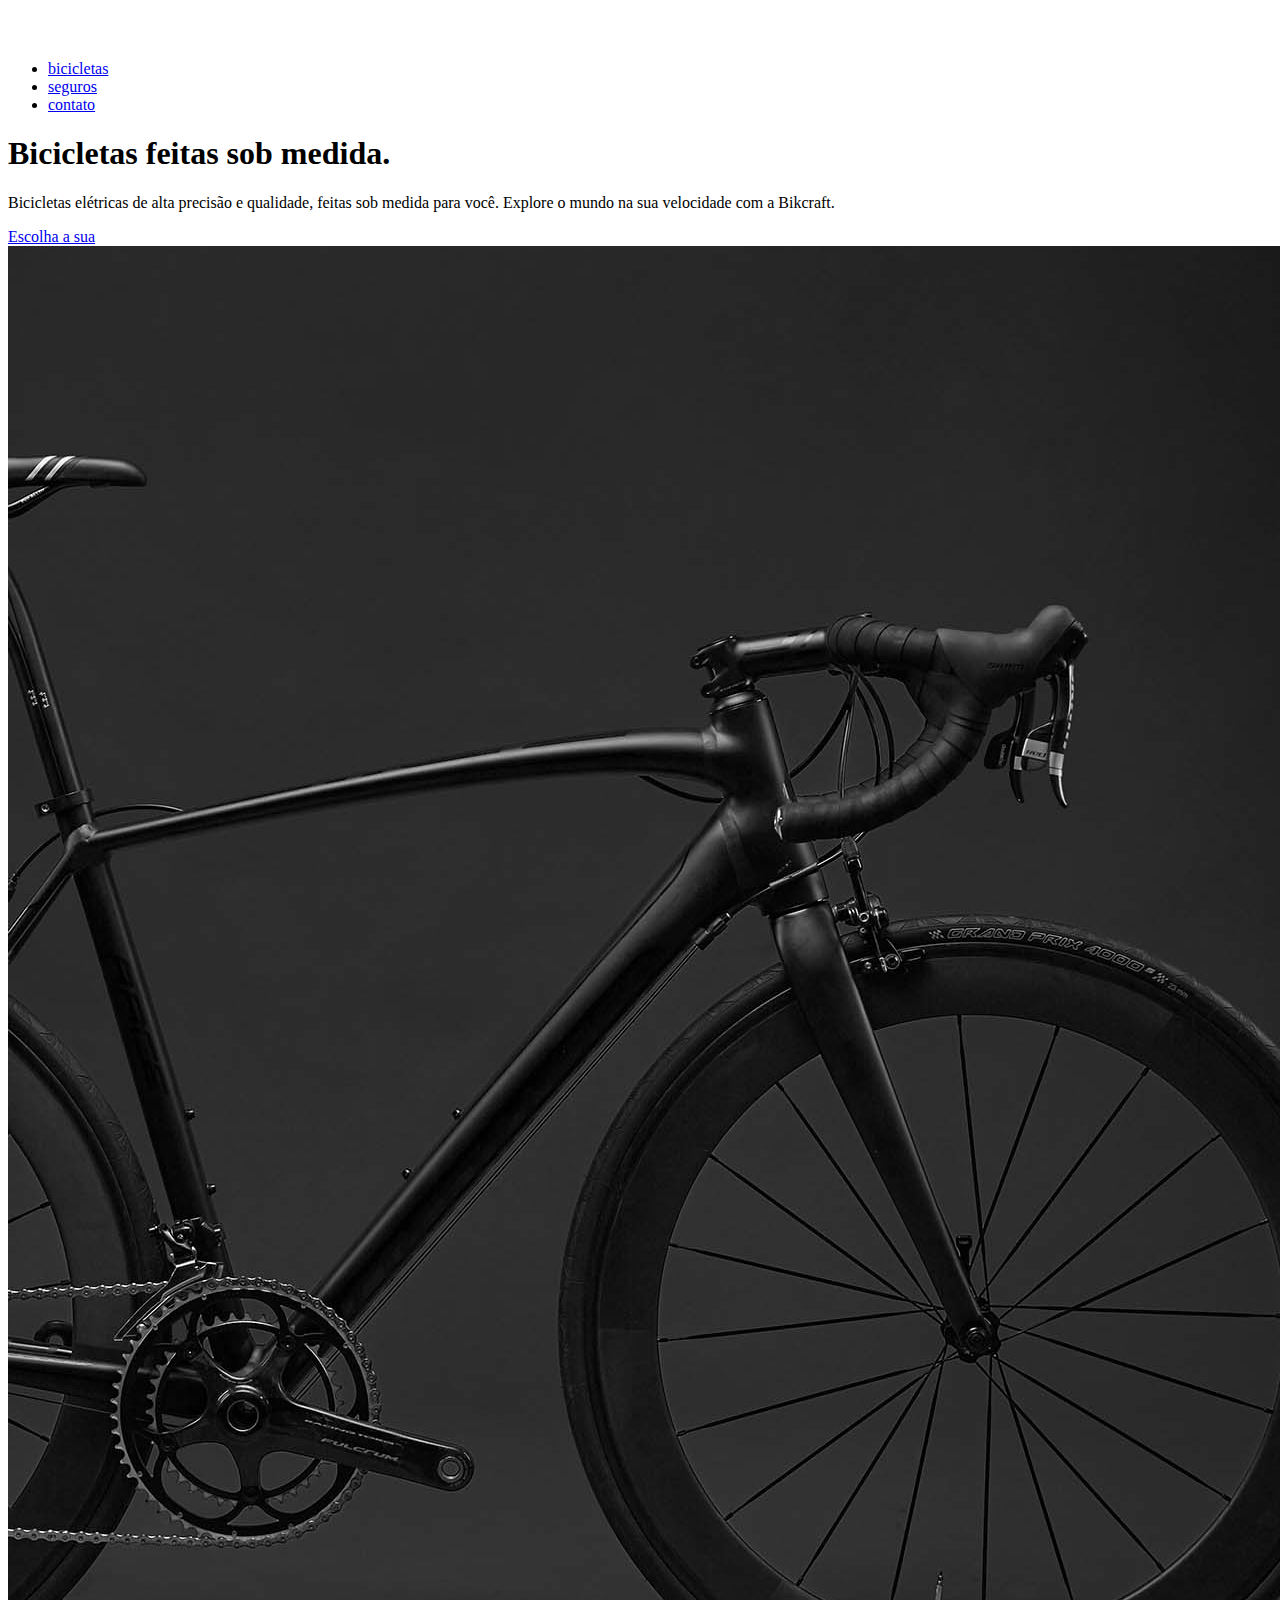
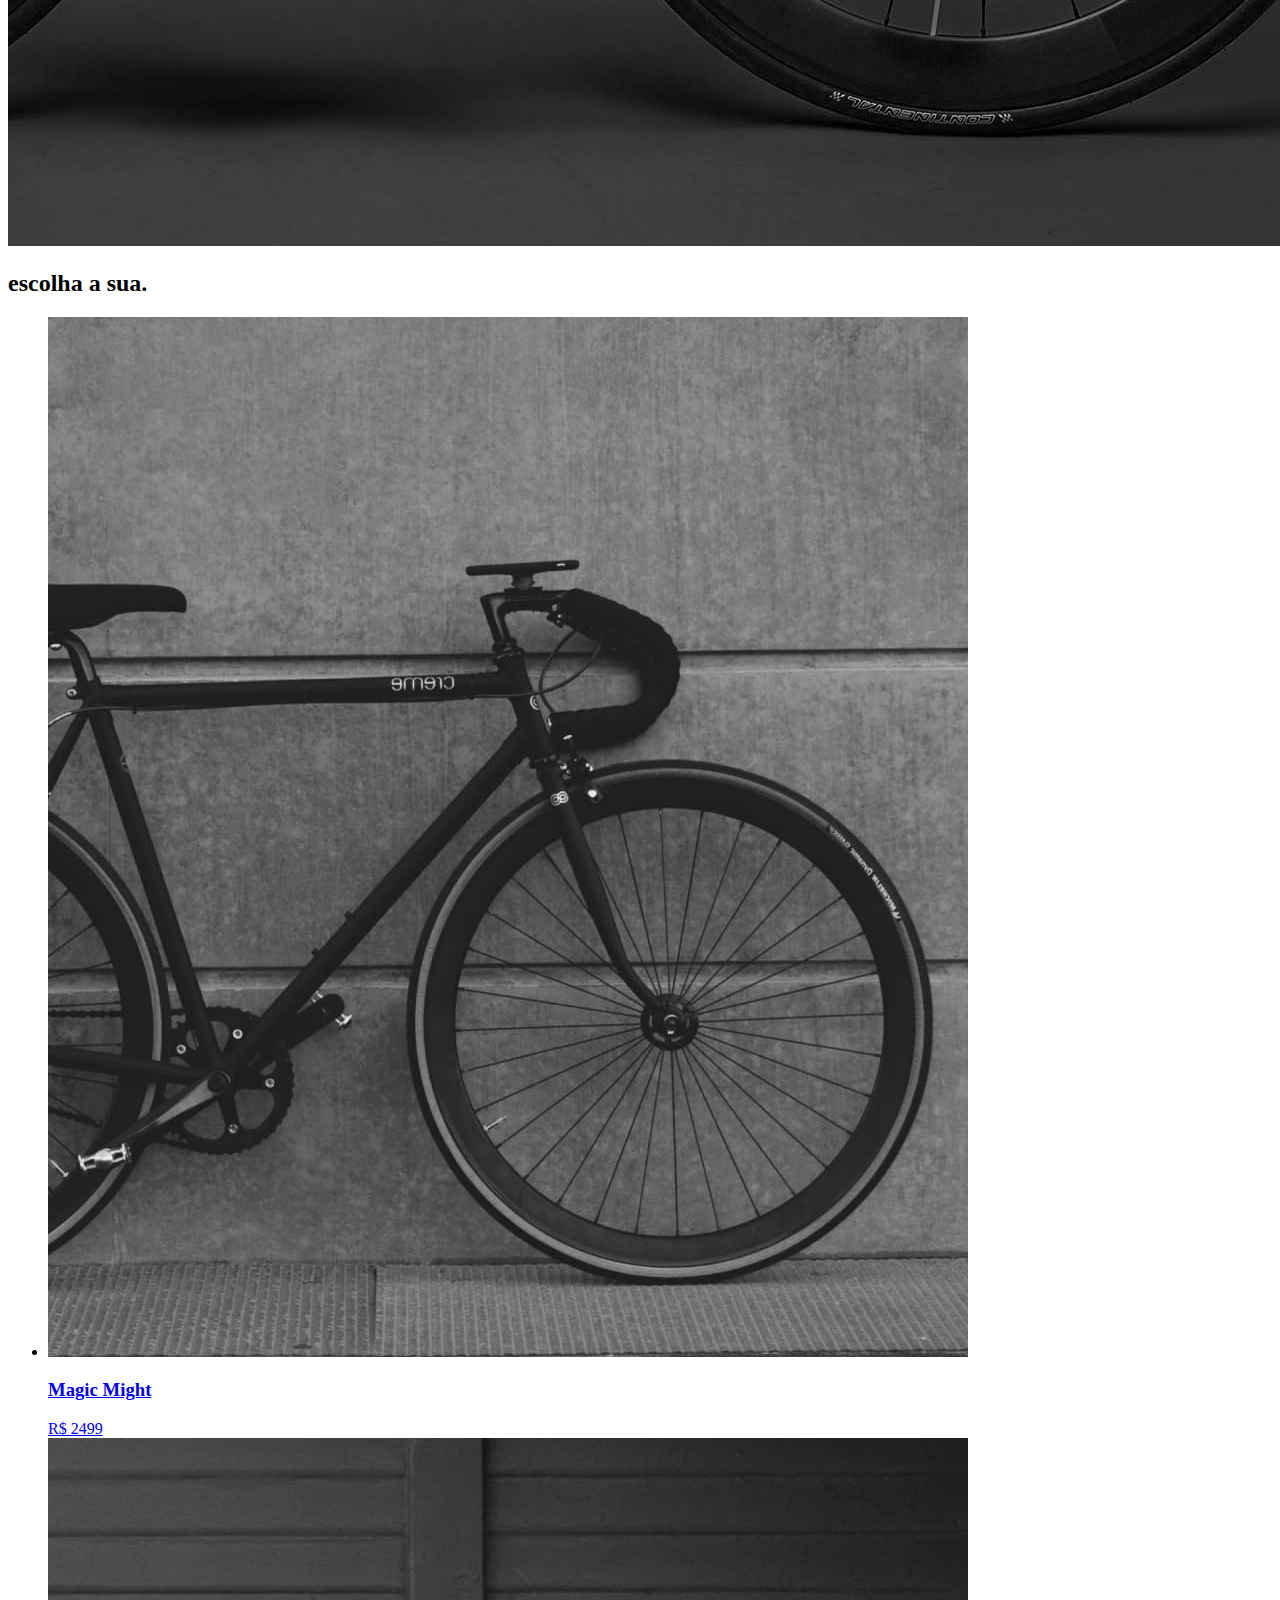
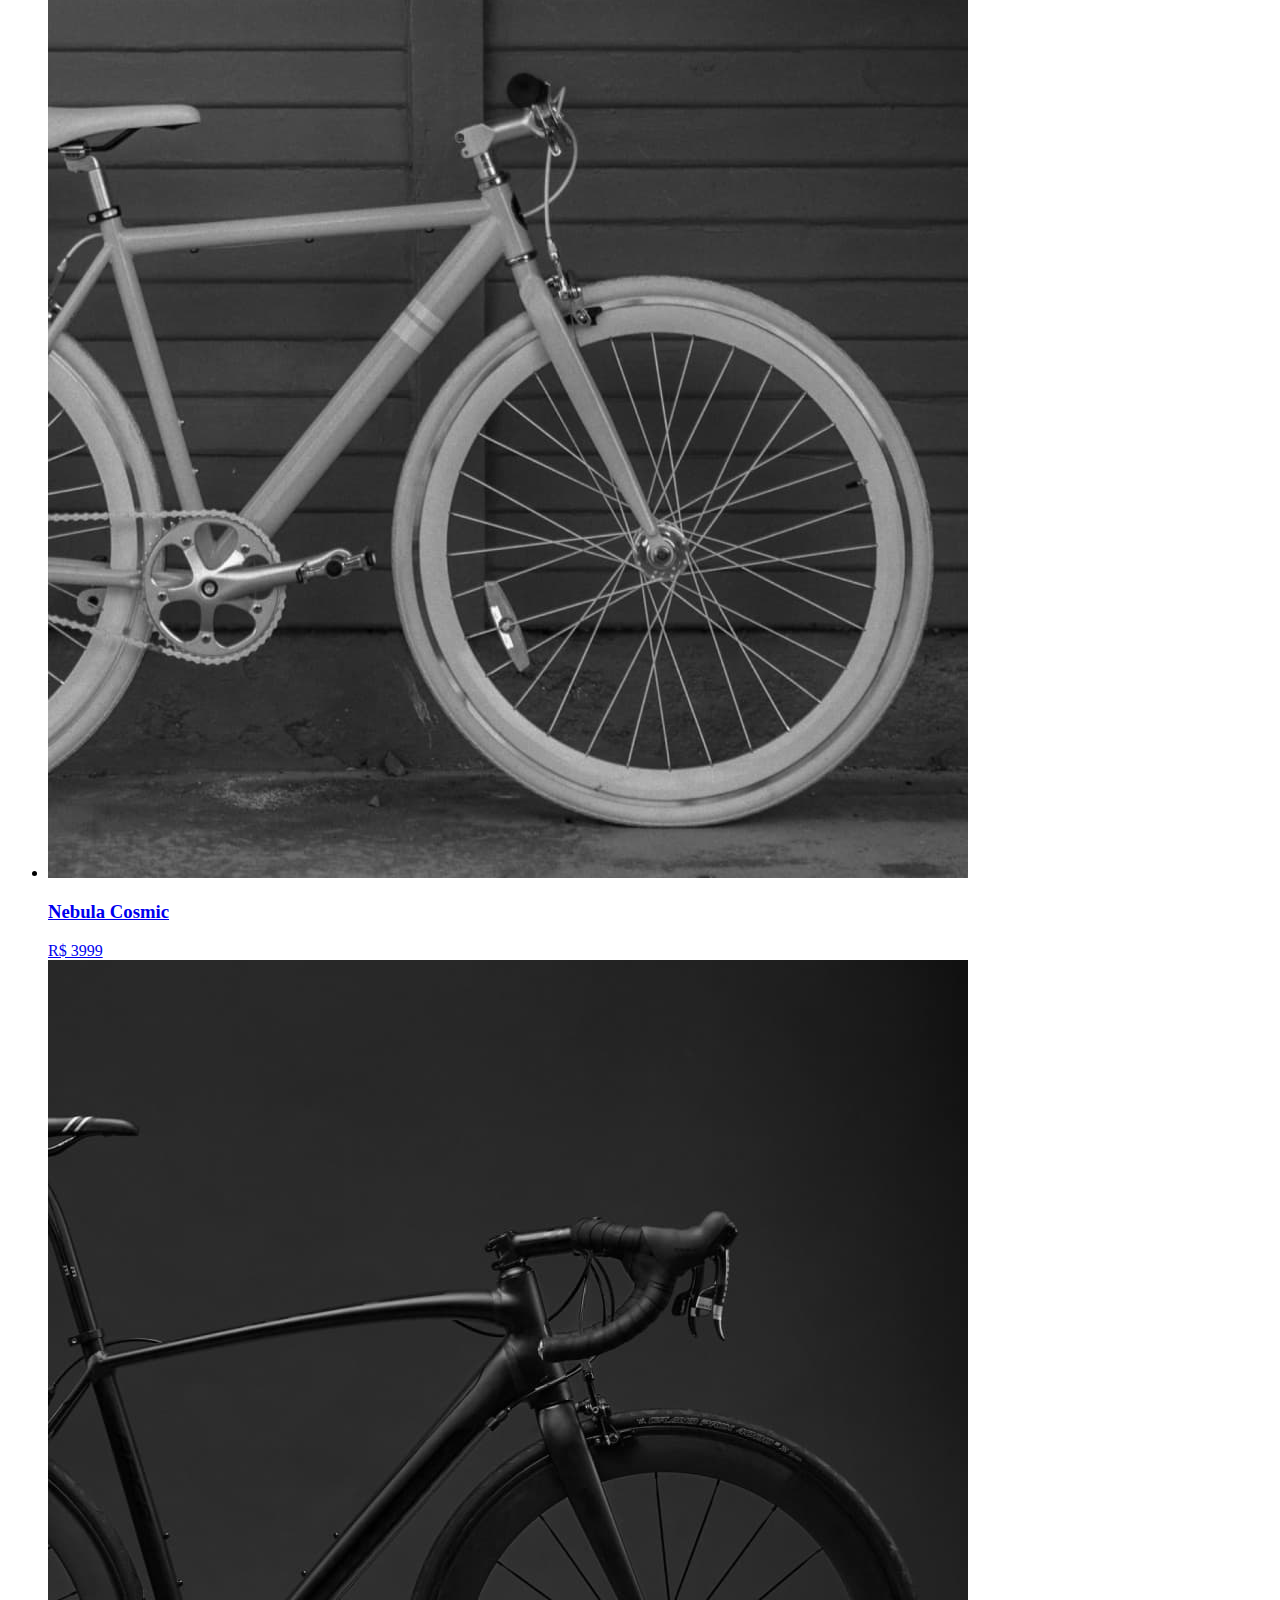
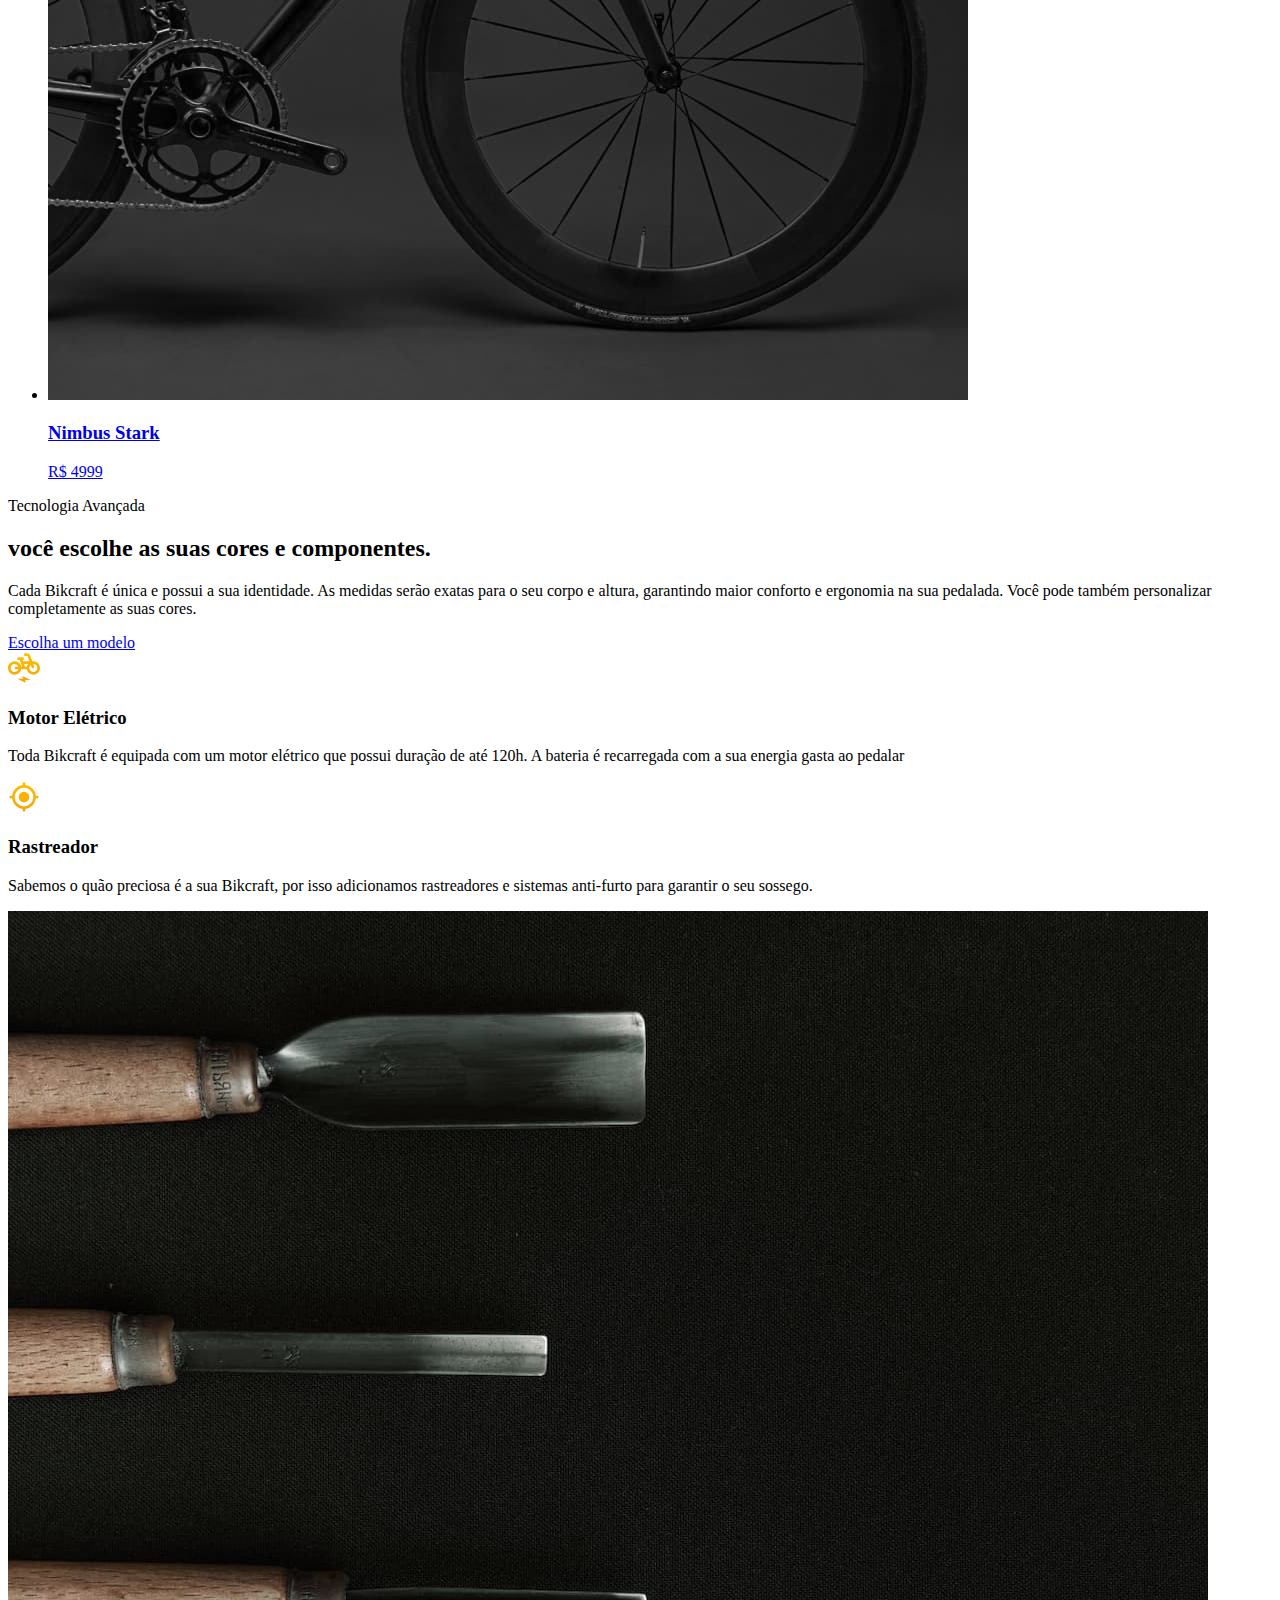
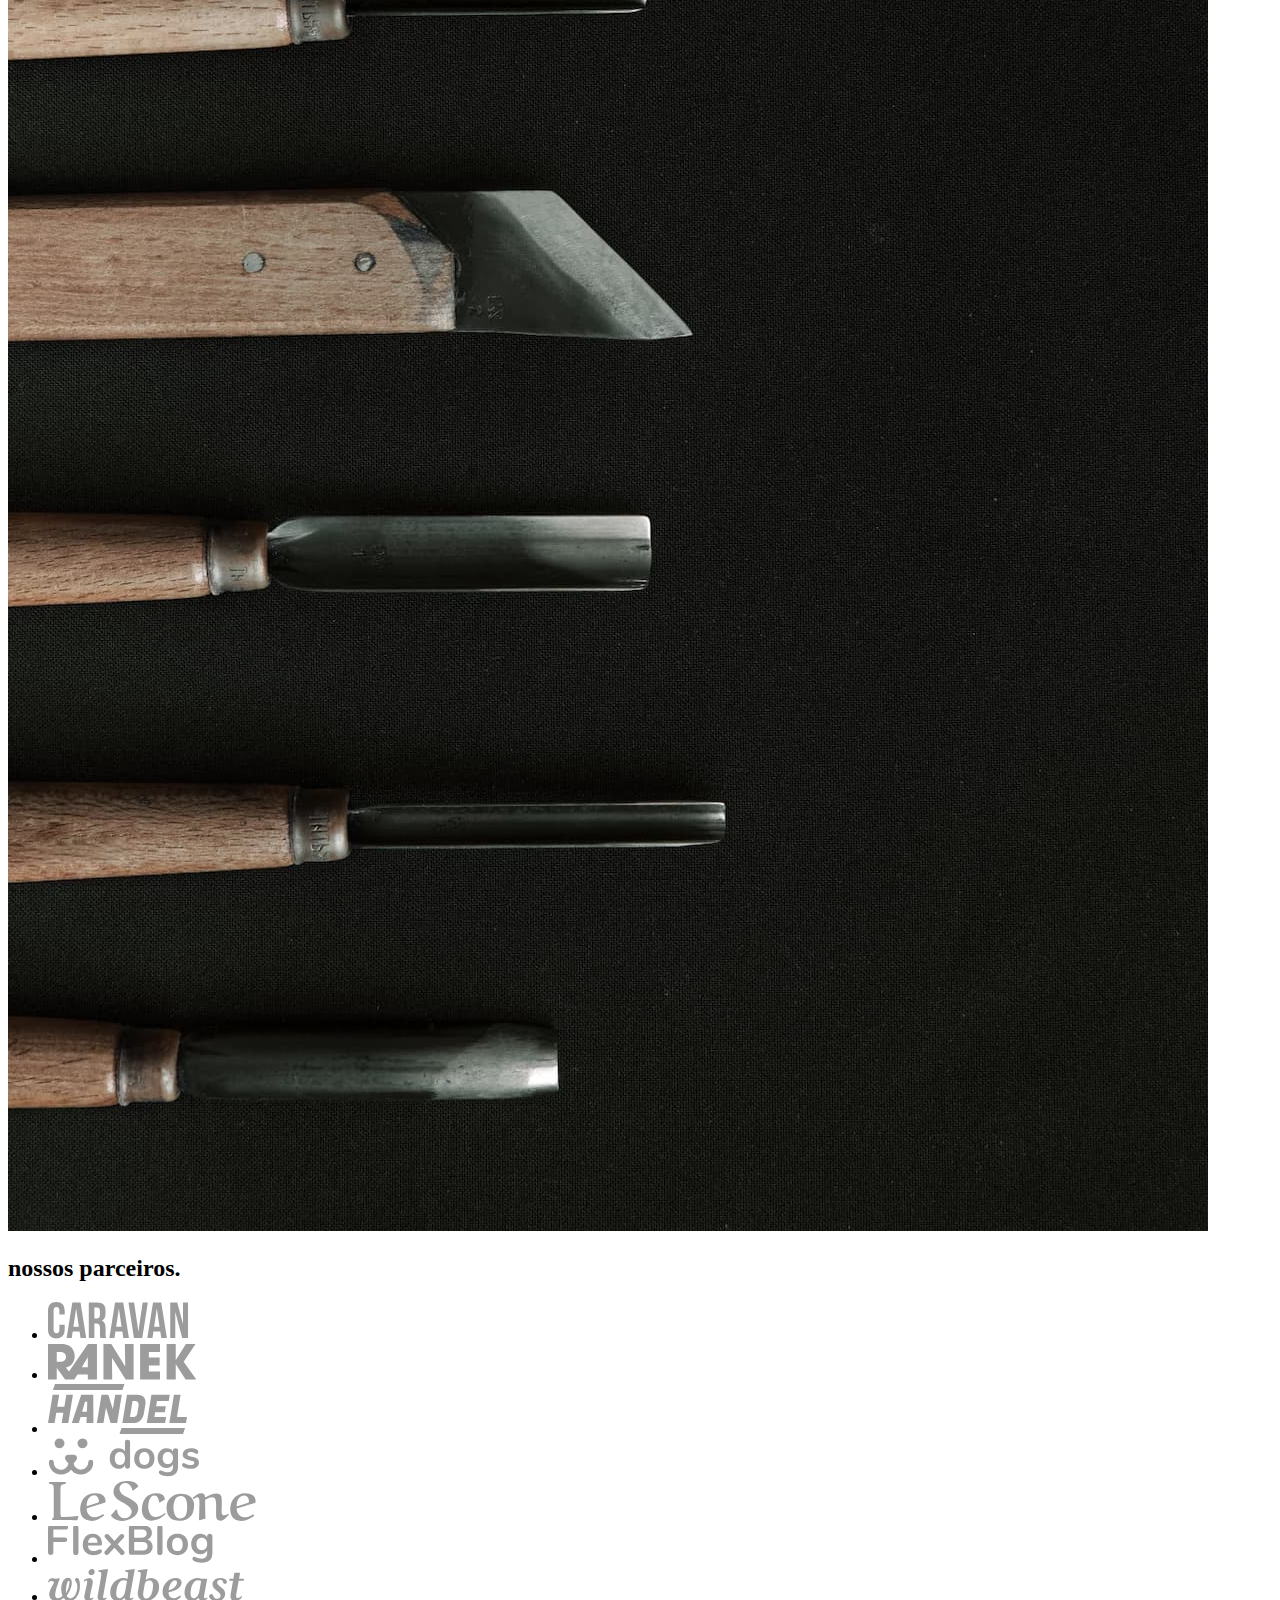
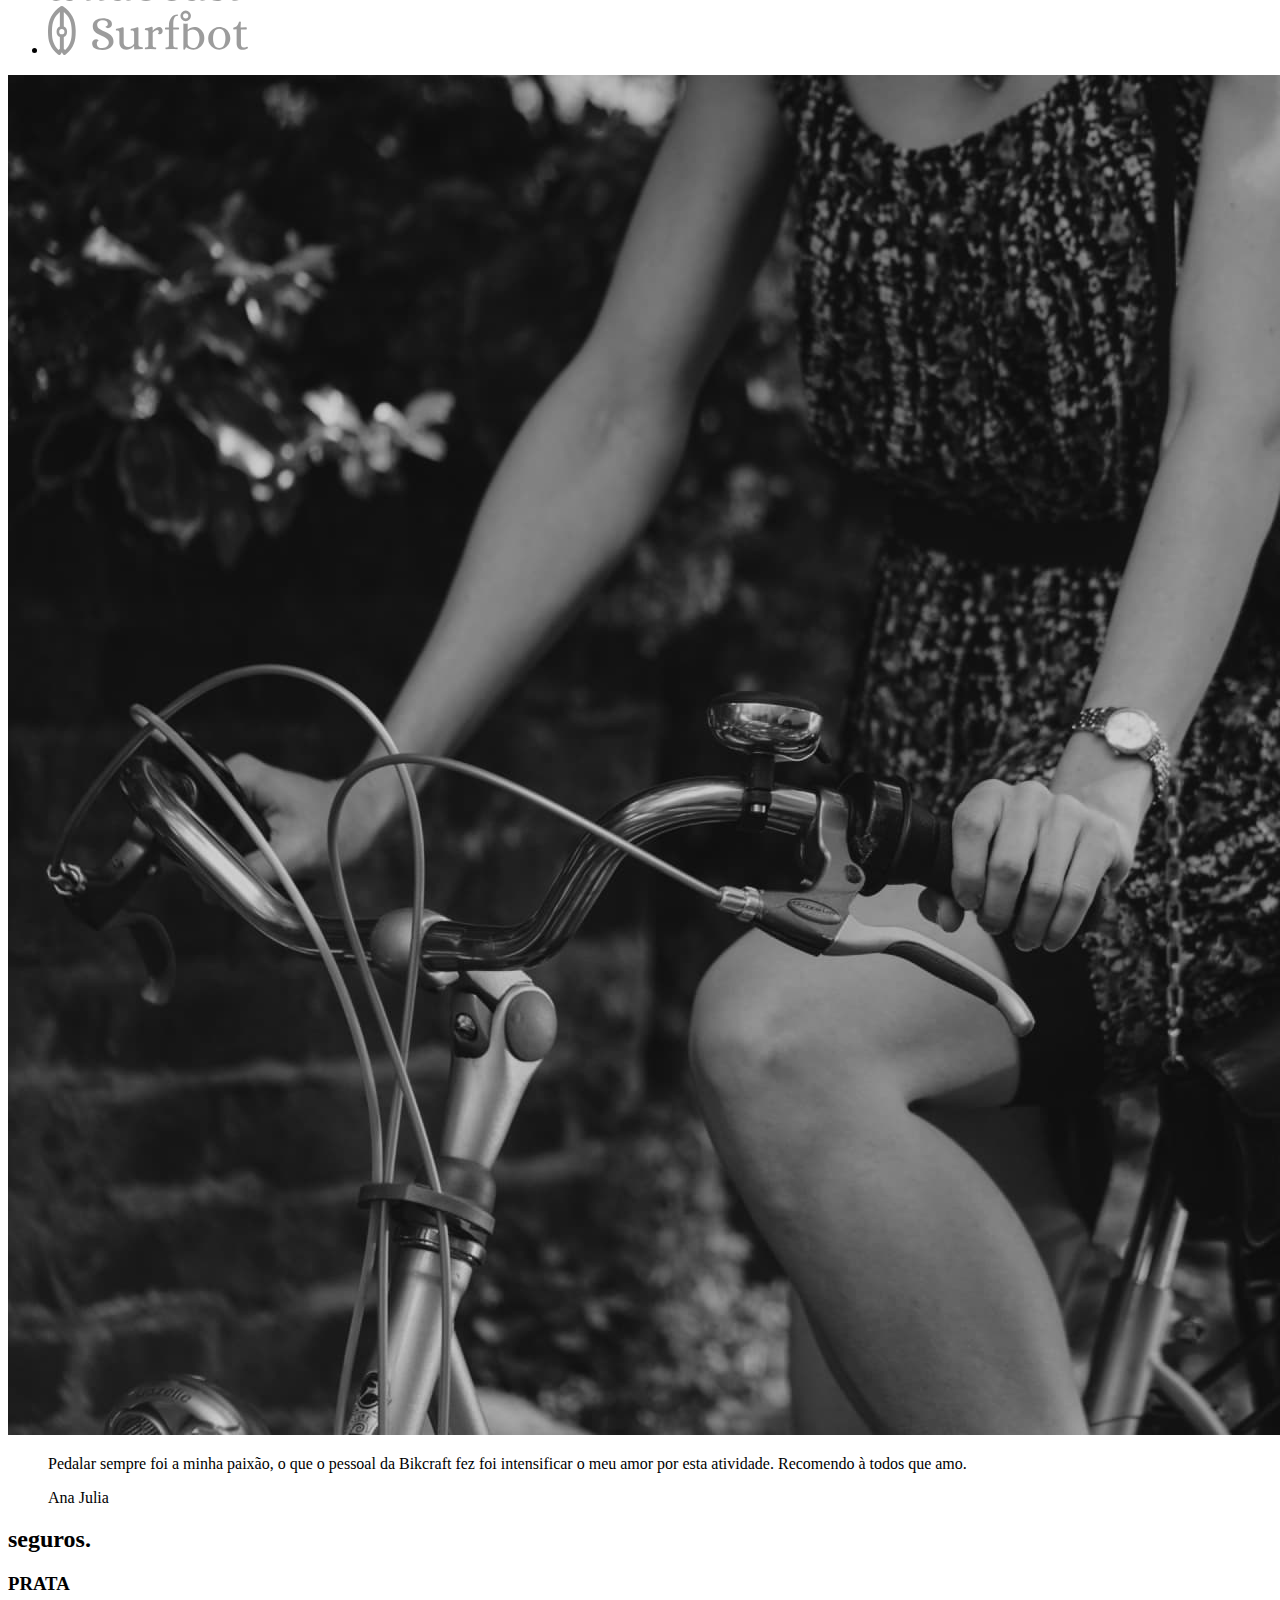
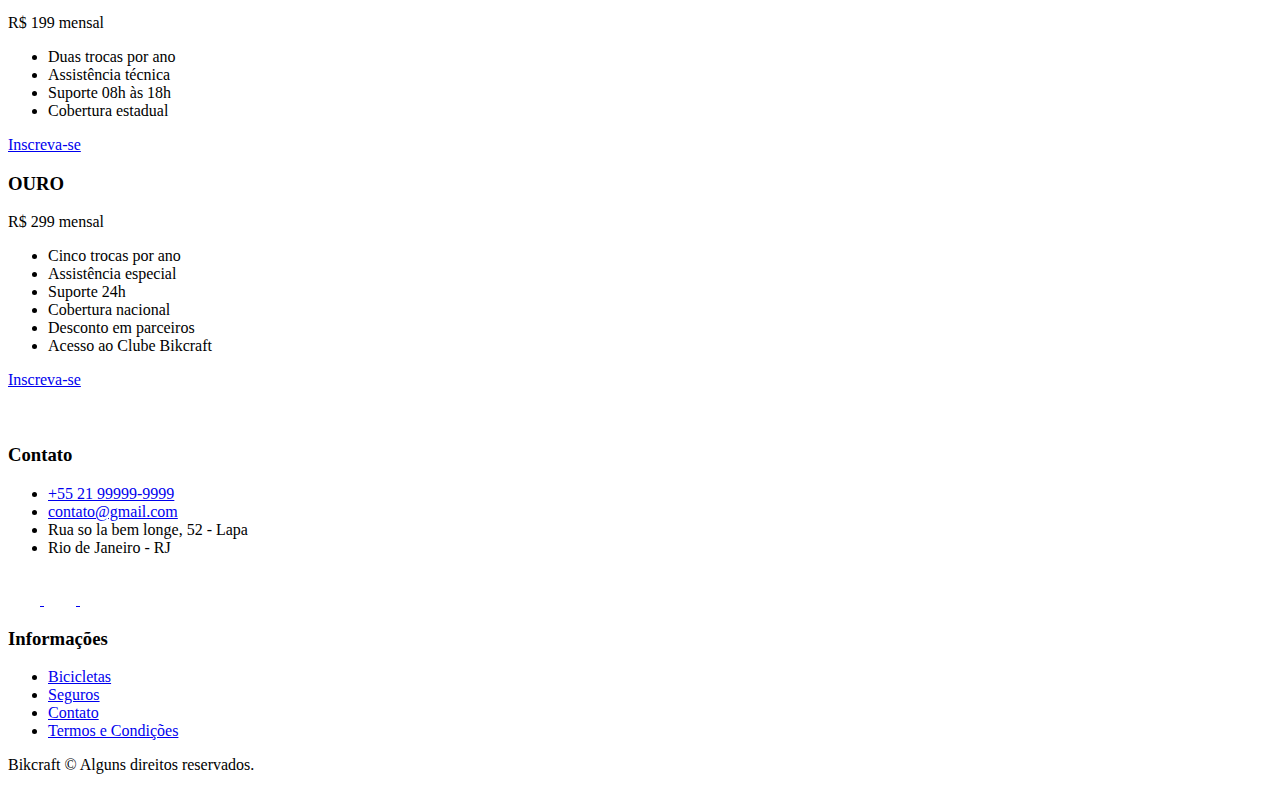
==== index.html @ 5b3e9081 "footer update" ====
<!DOCTYPE html>
<html lang="pt-br">

<head>
  <link rel="stylesheet" href="/css/style.css">
  <meta charset="UTF-8">
  <meta name="viewport" content="width=device-width, initial-scale=1.0">
  <title>Bikcraft - Bicicletas Elétricas</title>
  <meta name="description" content="Bicicletas elétricas de alta precisão e qualidade feitas sob medida para o cliente. Explore o mundo na sua velocidade com a Bikcraft.">

  <link rel="preconnect" href="https://fonts.googleapis.com">
  <link rel="preconnect" href="https://fonts.gstatic.com" crossorigin>
  <link href="https://fonts.googleapis.com/css2?family=Merriweather:ital,wght@1,900&family=Poppins:wght@400;600&family=Roboto:wght@400;500&display=swap" rel="stylesheet">
</head>

<body>
  <header class="header-bg">
    <div class="header container">
      <a href="./">
        <img src="./img/bikcraft.svg" alt="Bikcraft">
      </a>
      <nav aria-label="primaria">
        <ul class="header-menu font-1-m cor-0">
          <li><a href="./bicicletas.html">bicicletas</a></li>
          <li><a href="./seguros.html">seguros</a></li>
          <li><a href="./contato.html">contato</a></li>
        </ul>
      </nav>
    </div>
  </header>
  <main class="introducao-bg">
    <div class="introducao container">
      <div class="introducao-conteudo">
        <h1 class="font-1-xxl cor-0">Bicicletas feitas sob medida<span class="cor-p1">.</span></h1>
        <p class="texto-2-l cor-5">Bicicletas elétricas de alta precisão e qualidade, feitas sob medida para você. Explore o mundo na sua velocidade com a Bikcraft.</p>
        <a class="botao" href="./bicicletas.html">Escolha a sua</a>
      </div>
      <div class="introducao-imagem">
        <img src="./img/fotos/introducao.jpg" alt="Bicicleta elétrica preta">
      </div>
    </div>
  </main>

  <article class="bicicletas-lista">
    <h2 class="container font-1-xxl">escolha a sua<span class="cor-p1">.</span></h2>
    <ul>
      <li>
        <a href="./bicicletas/magic/html"><img src="./img/bicicletas/magic-home.jpg" alt="bicicleta preta">
          <h3 class="font-1-xl">Magic Might</h3><span class="font-2-m cor-8">R$ 2499</span>
        </a>
      </li>
      <li>
        <a href="./bicicletas/nebula/html"><img src="./img/bicicletas/nebula-home.jpg" alt="bicicleta preta">
          <h3 class="font-1-xl">Nebula Cosmic</h3><span class="font-2-m cor-8">R$ 3999</span>
        </a>
      </li>
      <li>
        <a href="./bicicletas/nimbus/html"><img src="./img/bicicletas/nimbus-home.jpg" alt="bicicleta preta">
          <h3 class="font-1-xl">Nimbus Stark</h3><span class="font-2-m cor-8">R$ 4999</span>
        </a>
      </li>
    </ul>
  </article>
  <article class="tecnologia-bg">
    <div class="tecnologia container">
      <div class="tecnologia-conteudo">
        <span class="font-2-l-b cor-5">Tecnologia Avançada</span>
        <h2 class="font-1-xxl cor-0">você escolhe as suas cores e componentes<span class="cor-p1">.</span></h2>
        <p class="font-2-l cor-5">Cada Bikcraft é única e possui a sua identidade. As medidas serão exatas para o seu corpo e altura, garantindo maior conforto e ergonomia na sua pedalada. Você pode também personalizar completamente as suas cores.
        </p>
        <a class="link" href="./bicicletas.html">Escolha um modelo</a>
        <div class="tecnologia-vantagem">
          <div>
            <img src="./img/icones/eletrica.svg" alt="">
            <h3 class="font-1-m cor-0">Motor Elétrico</h3>
            <p class="font-2-s cor-5">Toda Bikcraft é equipada com um motor elétrico que possui duração de até 120h. A bateria é recarregada com a sua energia gasta ao pedalar</p>
          </div>
          <div>
            <img src="./img/icones/rastreador.svg" alt="">
            <h3 class="font-1-m cor-0">Rastreador</h3>
            <p class="font-2-s cor-5">Sabemos o quão preciosa é a sua Bikcraft, por isso adicionamos rastreadores e sistemas anti-furto para garantir o seu sossego.</p>
          </div>
        </div>
      </div>
      <div class="tecnologia-imagem">
        <img src="./img/fotos/tecnologia.jpg" alt="">
      </div>
    </div>
  </article>

  <section class="parceiros" aria-label="Nossos Parceiros">
    <h2 class="container font-1-xxl">nossos parceiros<span class="cor-p1">.</span></h2>
    <ul>
      <li><img src="./img/parceiros/caravan.svg" alt="caravan"></li>
      <li><img src="./img/parceiros/ranek.svg" alt="ranek"></li>
      <li><img src="./img/parceiros/handel.svg" alt="handel"></li>
      <li><img src="./img/parceiros/dogs.svg" alt="dogs"></li>
      <li><img src="./img/parceiros/lescone.svg" alt="lescone"></li>
      <li><img src="./img/parceiros/flexblog.svg" alt="flexblog"></li>
      <li><img src="./img/parceiros/wildbeast.svg" alt="wildbeast"></li>
      <li><img src="./img/parceiros/surfbot.svg" alt="surfbot"></li>
    </ul>
  </section>
  <section class="depoimento" aria-label="Depoimento">
    <div>
      <img src="./img/fotos/depoimento.jpg" alt="Pessoa pedalando">
    </div>
    <div class="depoimento-conteudo">
      <blockquote class="font-1-xl cor-p5">
        <p>Pedalar sempre foi a minha paixão, o que o pessoal da Bikcraft fez foi intensificar o meu amor por esta atividade. Recomendo à todos que amo.</p><span class="font-1-m-b cor-p4">Ana Julia</span>
      </blockquote>
    </div>
  </section>
  <article class="seguros-bg">
    <div class="seguros container">
      <h2 class="font-1-xxl cor-0">seguros<span class="cor-p1">.</span></h2>
      <div class="seguros-item">
        <h3 class="font-1-xl cor-6">PRATA</h3><span class="font-1-xl cor-0">R$ 199 <span class="font-1-xs cor-6">mensal</span></span>
        <ul class="font-2-m cor-0">
          <li>Duas trocas por ano</li>
          <li>Assistência técnica</li>
          <li>Suporte 08h às 18h</li>
          <li>Cobertura estadual</li>
        </ul>
        <a class="botao secundario " href="./orçamento.html">Inscreva-se</a>
      </div>
      <div class="seguros-item">
        <h3 class="font-1-xl cor-6">OURO</h3><span class="font-1-xl cor-0">R$ 299 <span class="font-1-xs cor-6">mensal</span></span>
        <ul class="font-2-m cor-0">
          <li>Cinco trocas por ano</li>
          <li>Assistência especial</li>
          <li>Suporte 24h</li>
          <li>Cobertura nacional</li>
          <li>Desconto em parceiros</li>
          <li>Acesso ao Clube Bikcraft</li>
        </ul>
        <a class="botao" href="./orçamento.html">Inscreva-se</a>
      </div>
    </div>
  </article>
  <footer class="footer-bg">
    <div class="footer container"><img src="./img/bikcraft.svg" alt="Bikcraft">
      <div class="footer-contato">
        <h3 class="font-2-l-b cor-0">Contato</h3>
        <ul class="font-2-m cor-5">
          <li><a href="tel:+5521999999999">+55 21 99999-9999</a></li>
          <li><a href="mailto:contato@gmail.com">contato@gmail.com</a></li>
          <li>Rua so la bem longe, 52 - Lapa</li>
          <li>Rio de Janeiro - RJ</li>
        </ul>
        <div class="footer-redes">
          <a href="./">
            <img id="img-footer" src="./img/redes/instagram.svg" alt=""> </a>
          <a href="./"><img src="./img/redes/facebook.svg" alt=""> </a>
          <a href="./"> <img src="./img/redes/youtube.svg" alt="">
          </a>
        </div>
      </div>
      <div class="footer-informacoes">
        <h3 class="font-2-l-b cor-0">Informações</h3>
        <nav>
          <ul class="font-1-m cor-5">
            <li><a href="./bicicletas.html">Bicicletas</a></li>
            <li><a href="./seguros.html">Seguros</a></li>
            <li><a href="./contato.html">Contato</a></li>
            <li><a href="./termos.html">Termos e Condições</a></li>
          </ul>
        </nav>
      </div>
      <p class="footer-copy font-2-m cor-6">Bikcraft © Alguns direitos reservados.</p>
    </div>
  </footer>
</body>

</html>
---- css/style.css ----
@import "./global/global.css";
@import "./global/header.css";
@import "./global/footer.css";

/* utidades */
@import "./utidades/componentes.css";
@import "./utidades/tipografia.css";
@import "./utidades/cores.css";

/* Home */
@import "./home/introducao.css";
@import "./home/tecnologia.css";
@import "./home/parceiros.css";
@import "./home/depoimento.css";

/* Bicicletas */
@import "./bicicletas/bicicletas-lista.css";

/* seguros  */
@import "./seguros/seguros.css";
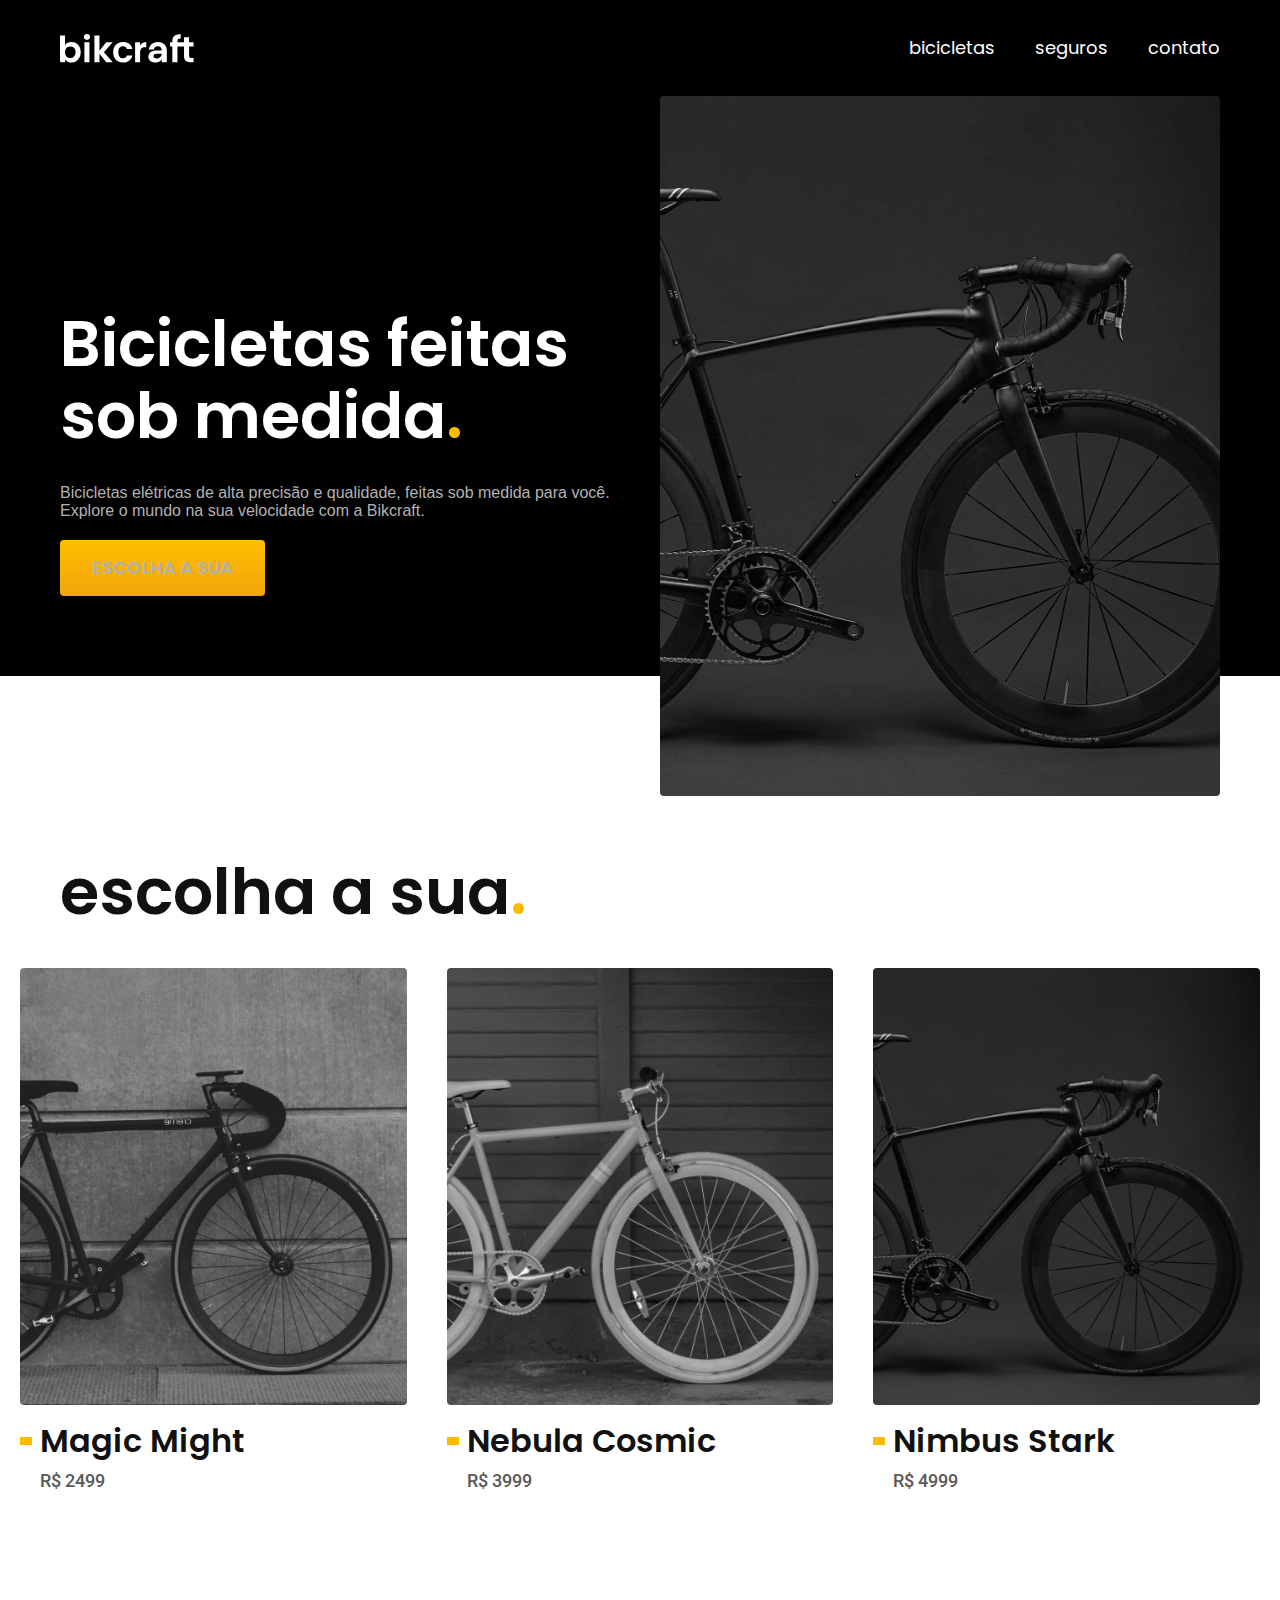
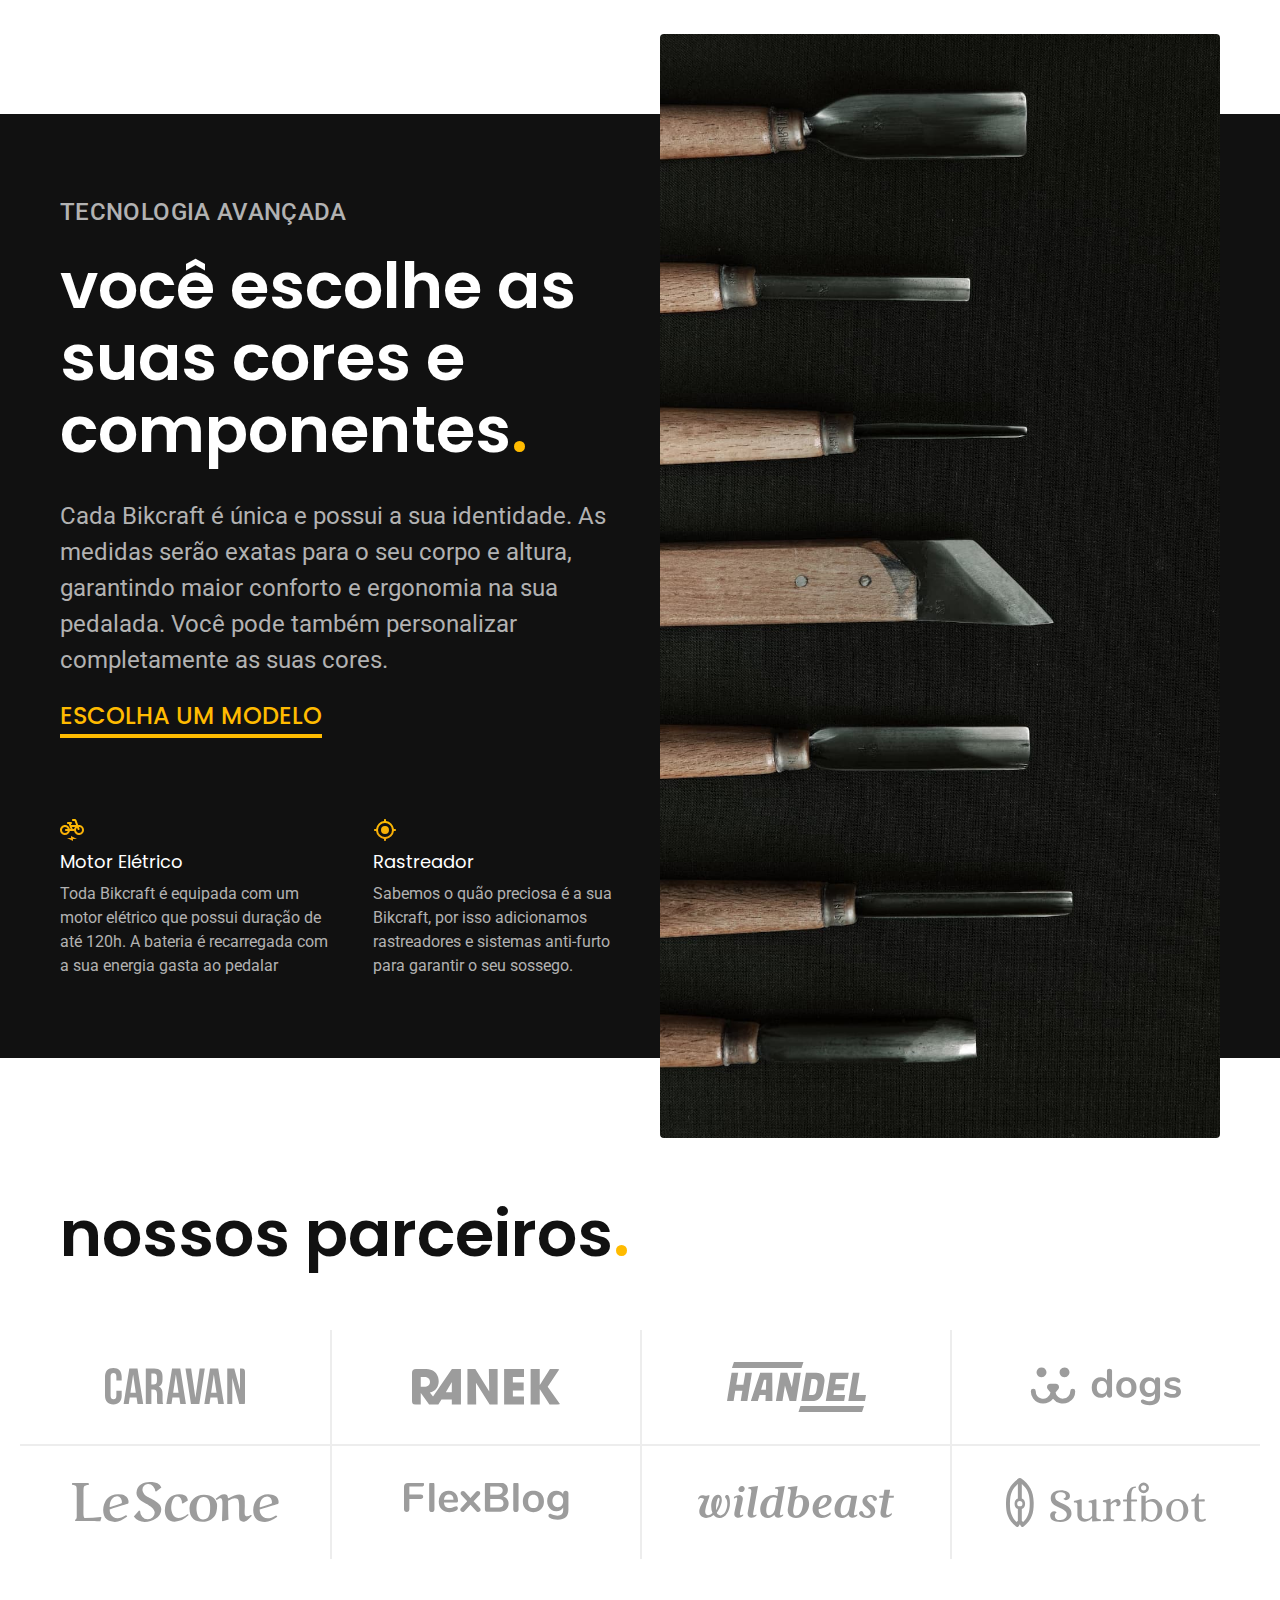
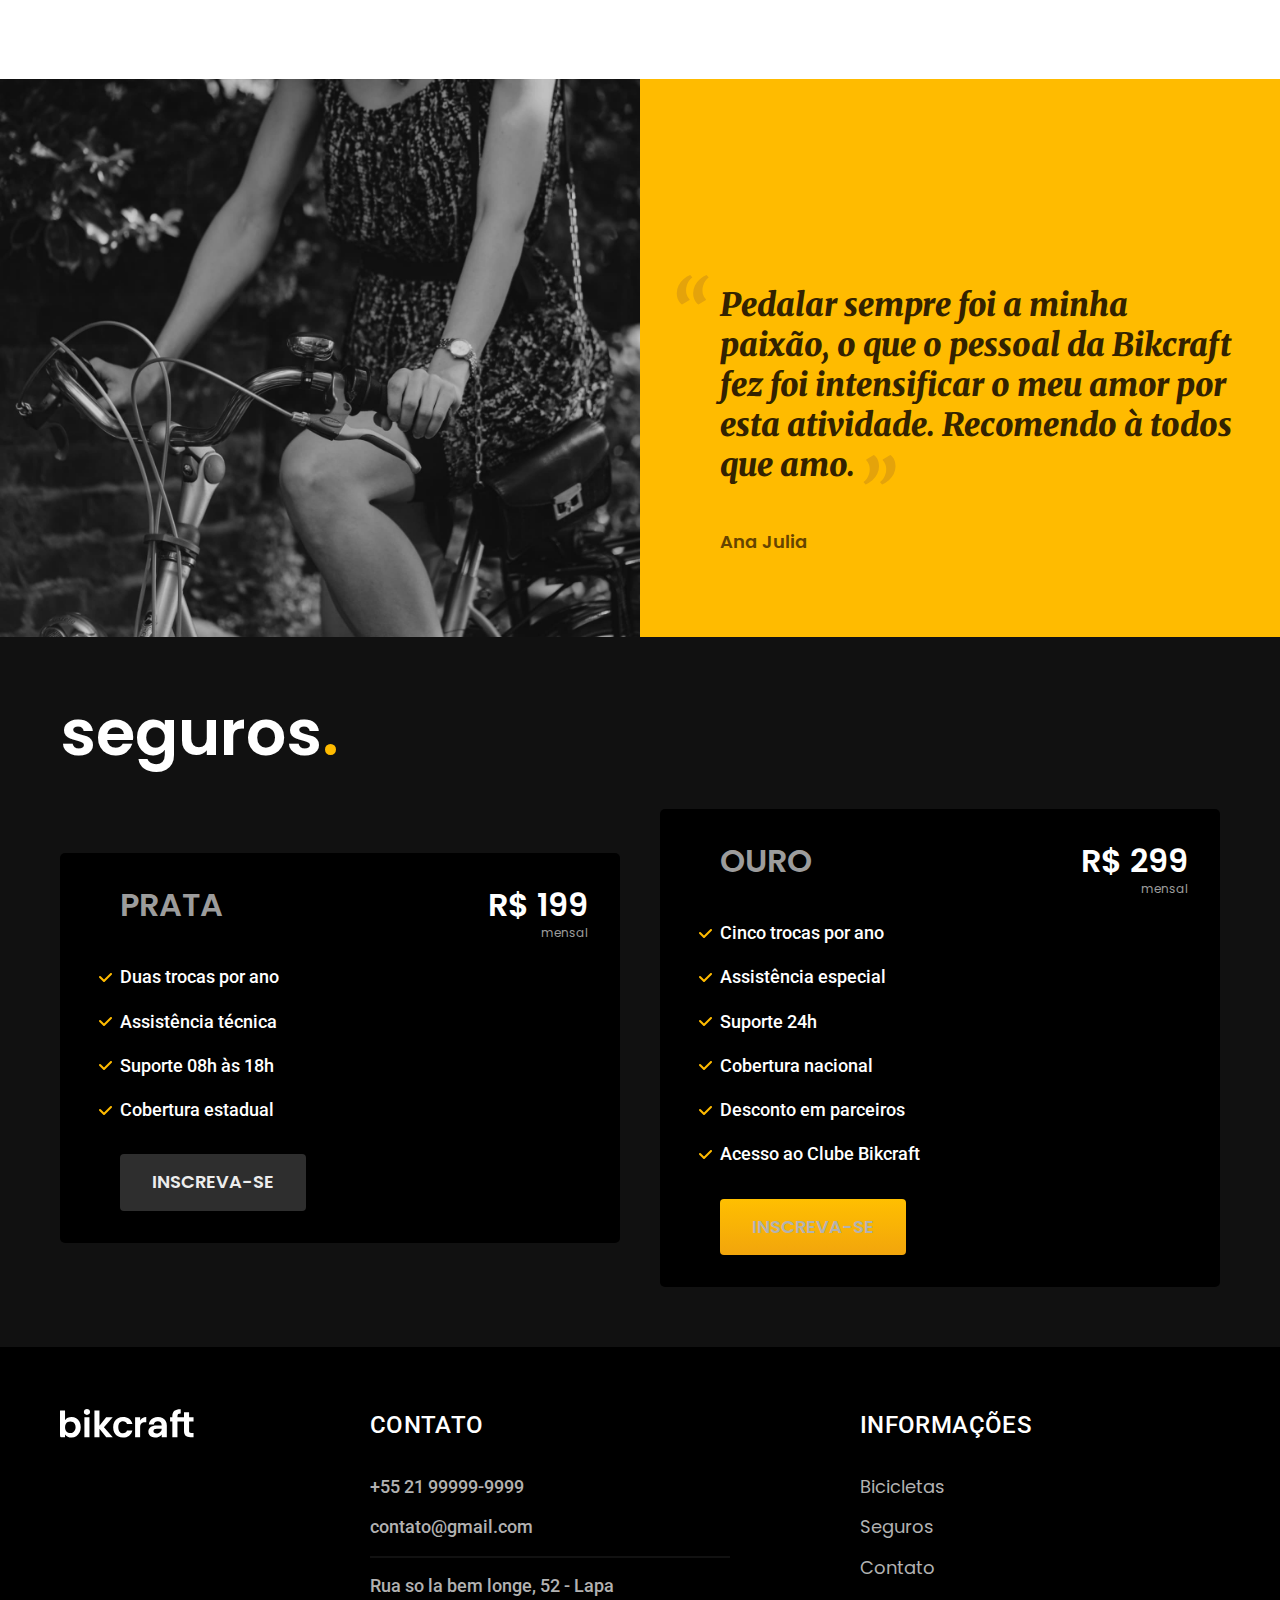
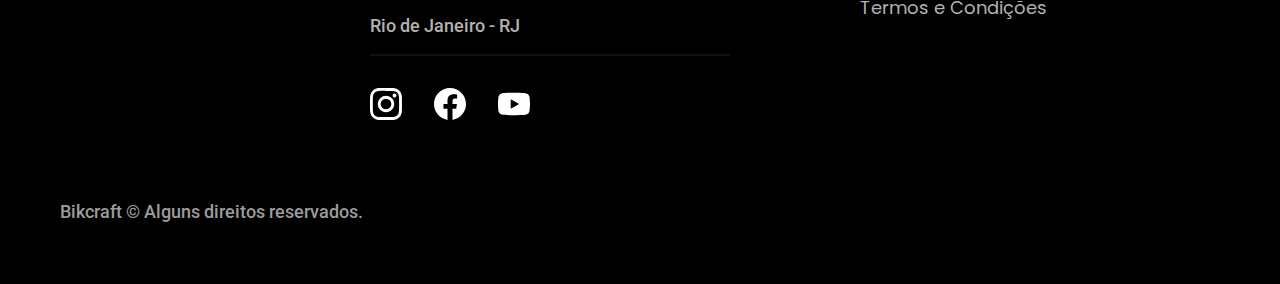
==== commit fdb4c25a: "bicicletas Nimbus | Magic | Nebula" ====
--- a/index.html
+++ b/index.html
@@ -45,17 +45,17 @@
     <h2 class="container font-1-xxl">escolha a sua<span class="cor-p1">.</span></h2>
     <ul>
       <li>
-        <a href="./bicicletas/magic/html"><img src="./img/bicicletas/magic-home.jpg" alt="bicicleta preta">
+        <a href="./bicicletas/magic.html"><img src="./img/bicicletas/magic-home.jpg" alt="bicicleta preta">
           <h3 class="font-1-xl">Magic Might</h3><span class="font-2-m cor-8">R$ 2499</span>
         </a>
       </li>
       <li>
-        <a href="./bicicletas/nebula/html"><img src="./img/bicicletas/nebula-home.jpg" alt="bicicleta preta">
+        <a href="./bicicletas/nebula.html"><img src="./img/bicicletas/nebula-home.jpg" alt="bicicleta preta">
           <h3 class="font-1-xl">Nebula Cosmic</h3><span class="font-2-m cor-8">R$ 3999</span>
         </a>
       </li>
       <li>
-        <a href="./bicicletas/nimbus/html"><img src="./img/bicicletas/nimbus-home.jpg" alt="bicicleta preta">
+        <a href="./bicicletas/nimbus.html"><img src="./img/bicicletas/nimbus-home.jpg" alt="bicicleta preta">
           <h3 class="font-1-xl">Nimbus Stark</h3><span class="font-2-m cor-8">R$ 4999</span>
         </a>
       </li>
--- a/css/style.css
+++ b/css/style.css
@@ -15,6 +15,16 @@
 
 /* Bicicletas */
 @import "./bicicletas/bicicletas-lista.css";
+@import "./bicicletas/bicicletas.css";
+
+/* Bicicleta */
+@import "./bicicleta/bicicleta.css";
+@import "./bicicleta/seguro.css";
 
 /* seguros  */
 @import "./seguros/seguros.css";
+@import "./seguros/vantagens.css";
+@import "./seguros/perguntas.css";
+
+/* termos */
+@import "./termos/termos.css";
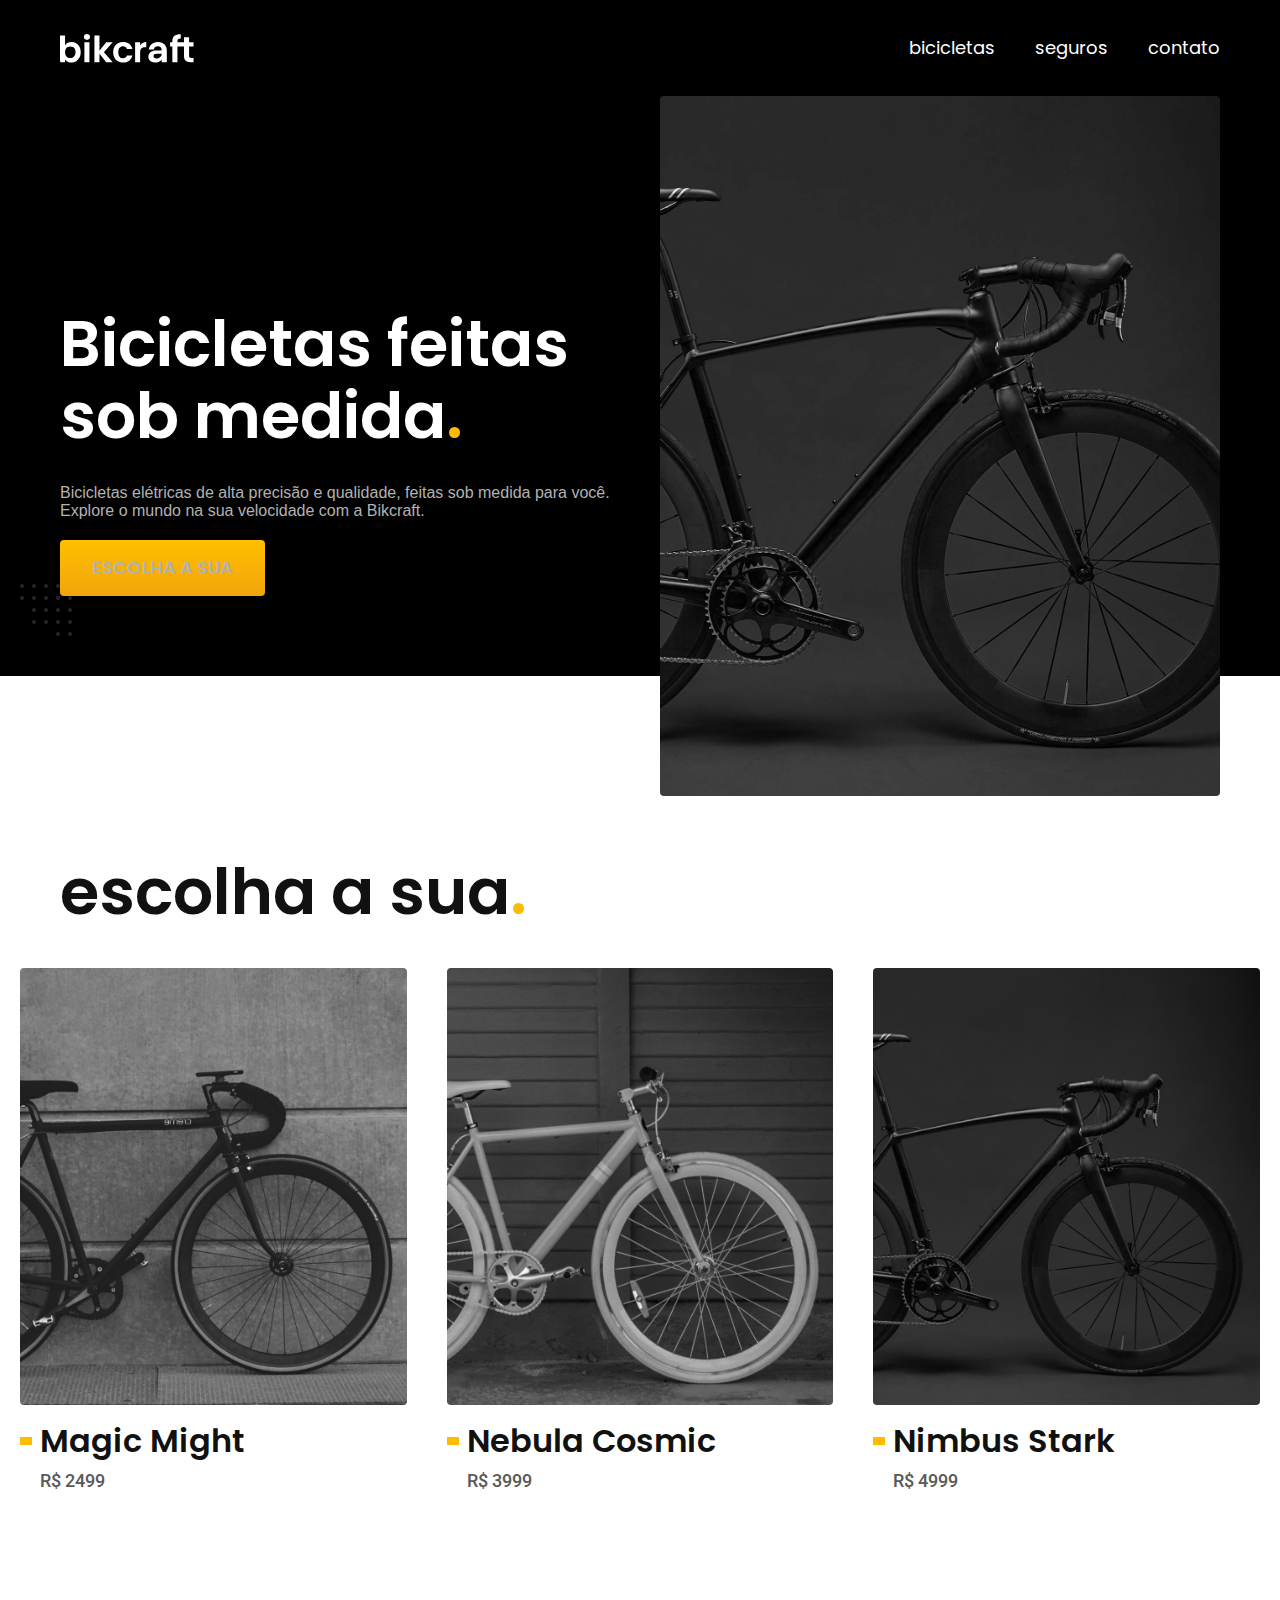
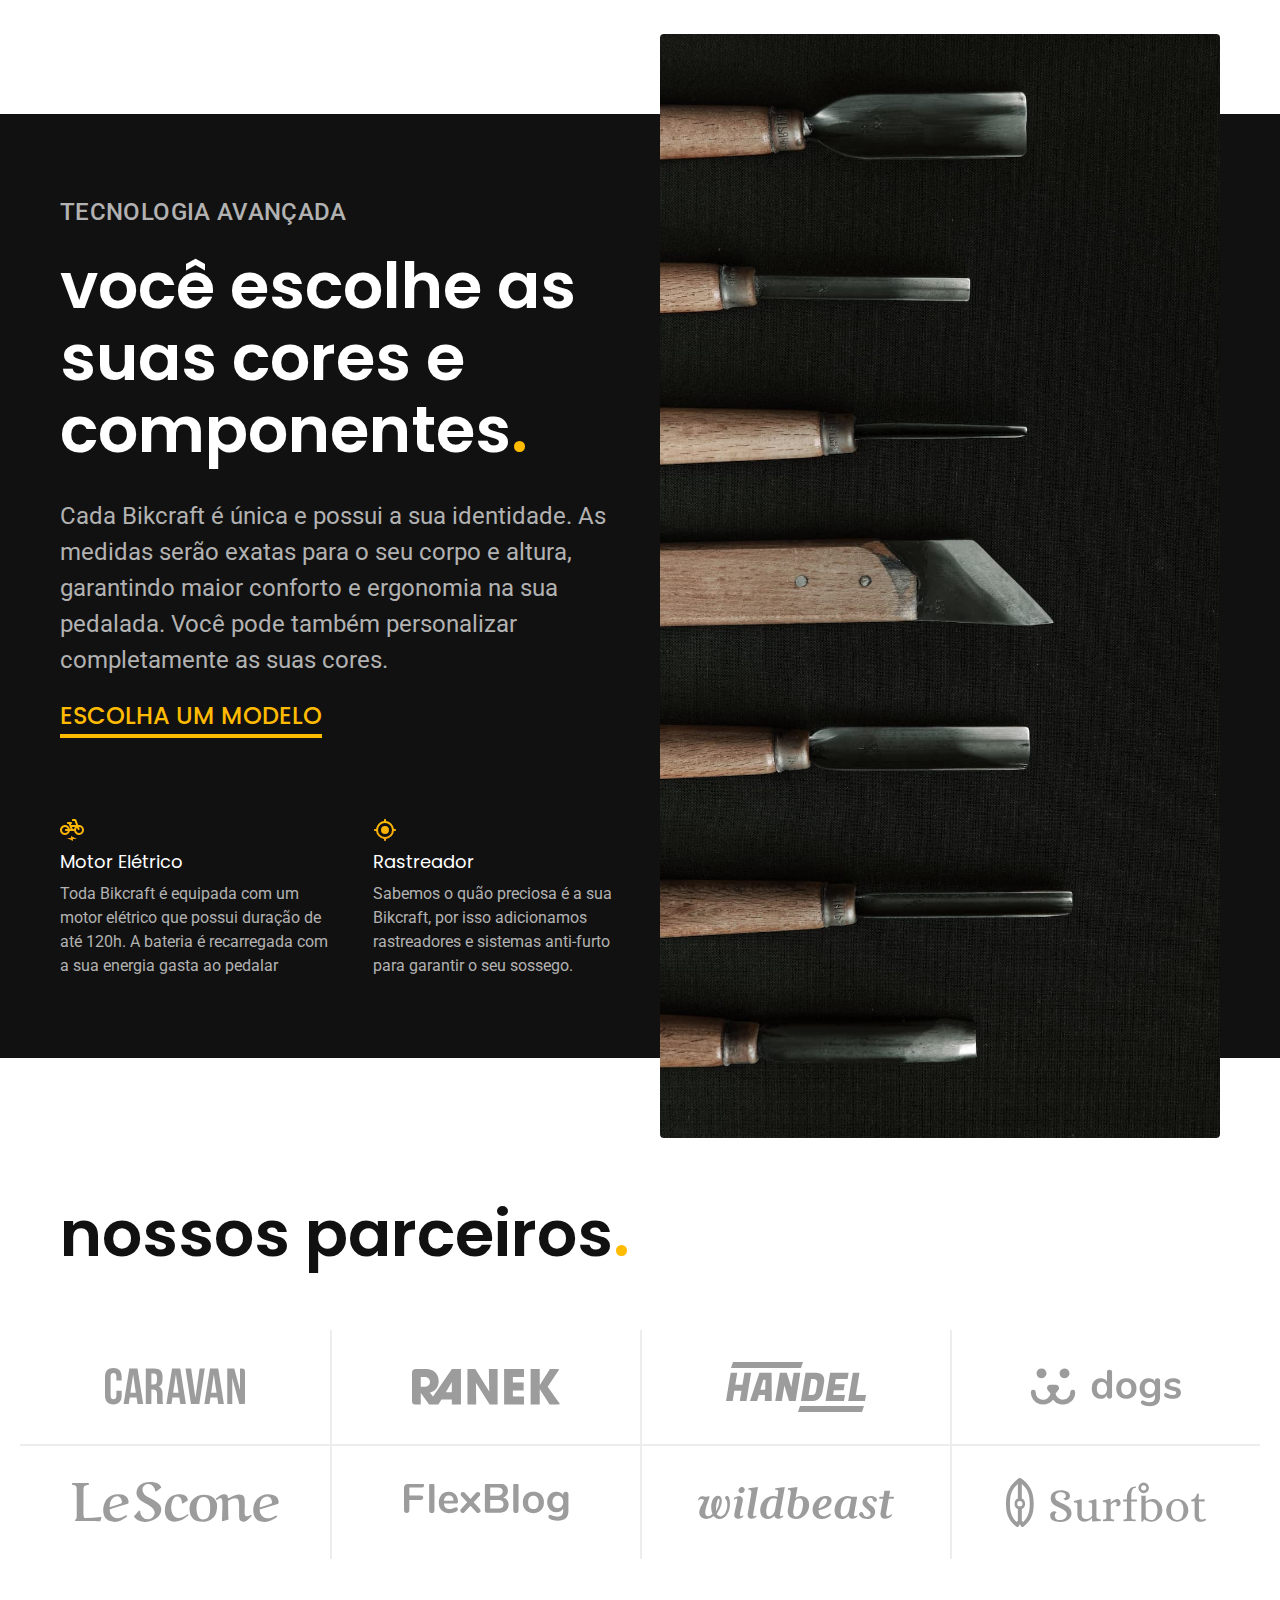
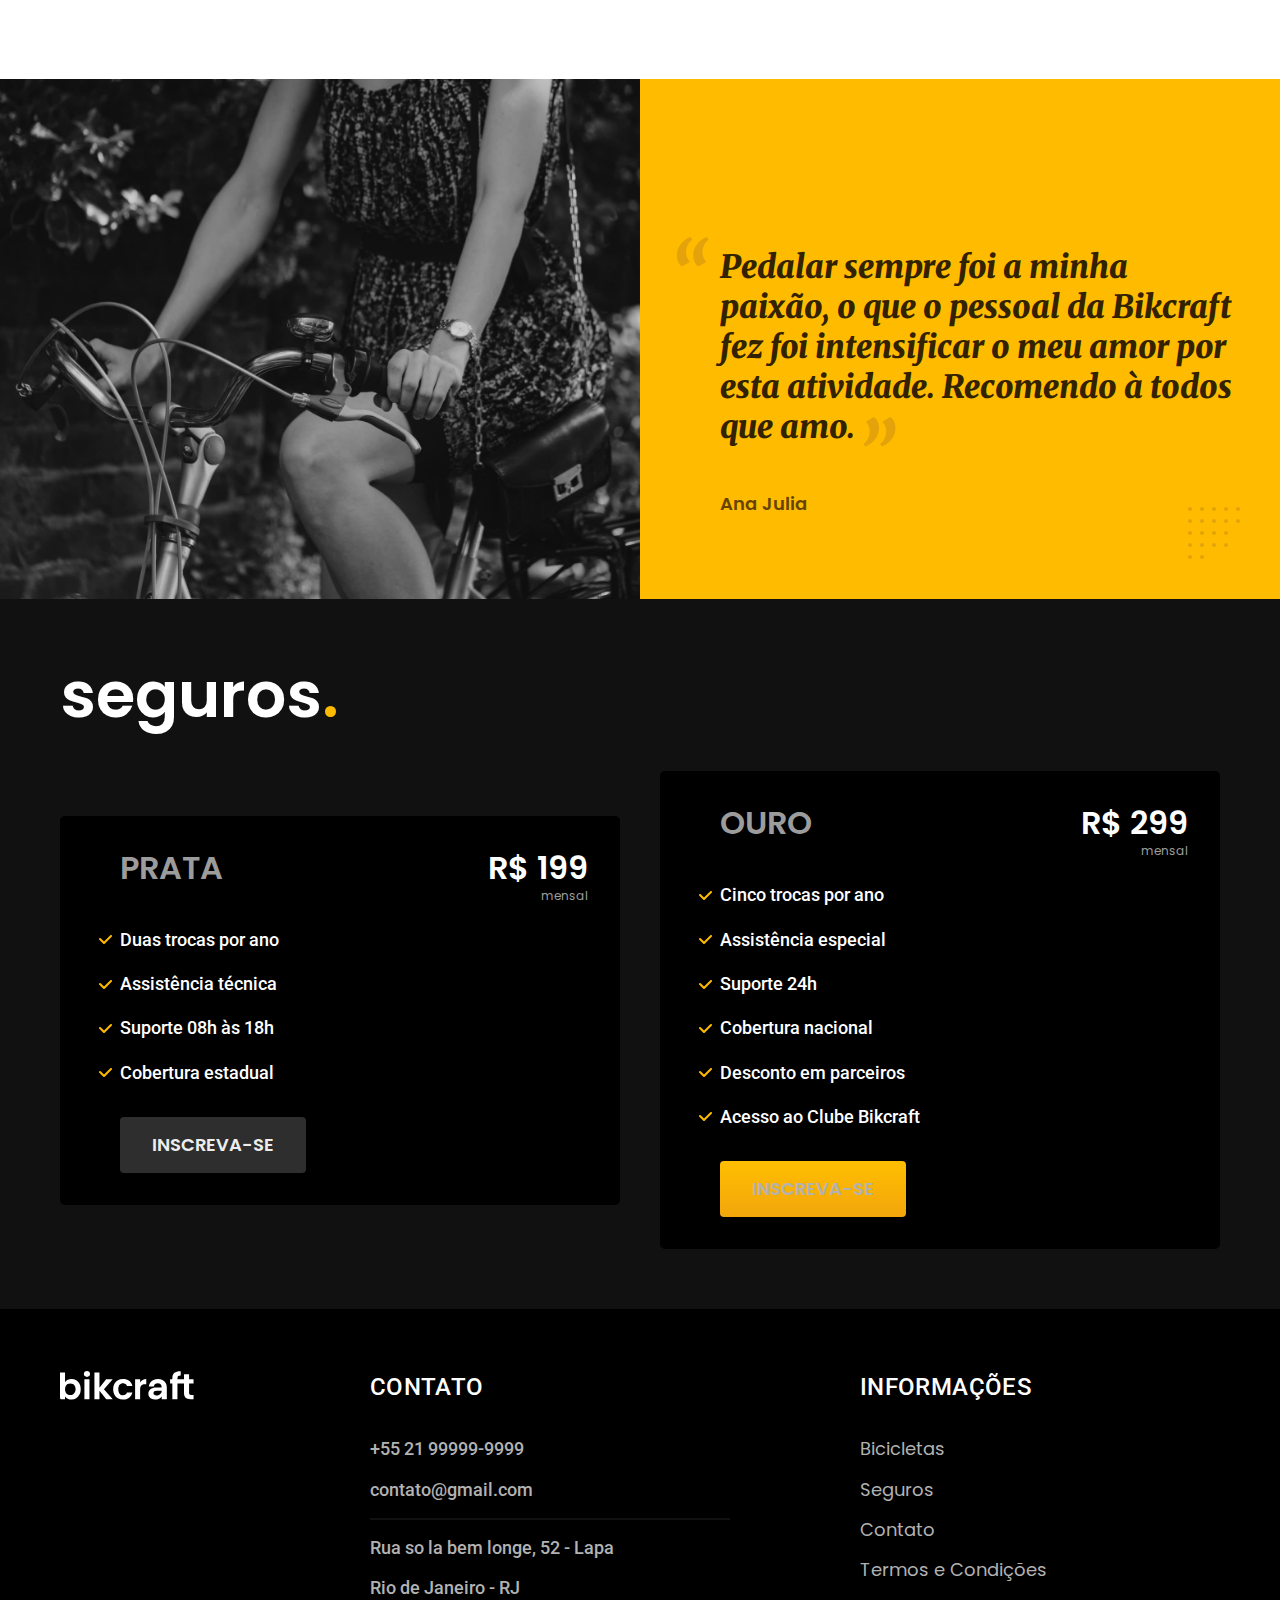
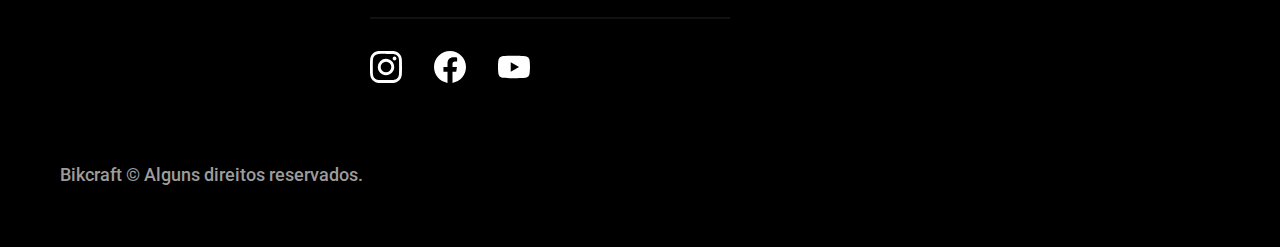
==== commit 112a6e50: "width&height das imagens" ====
--- a/index.html
+++ b/index.html
@@ -2,6 +2,7 @@
 <html lang="pt-br">
 
 <head>
+  <link rel="preload" href="/css/style.css" as="style">
   <link rel="stylesheet" href="/css/style.css">
   <meta charset="UTF-8">
   <meta name="viewport" content="width=device-width, initial-scale=1.0">
@@ -17,7 +18,7 @@
   <header class="header-bg">
     <div class="header container">
       <a href="./">
-        <img src="./img/bikcraft.svg" alt="Bikcraft">
+        <img src="./img/bikcraft.svg" width="136" height="32" alt="Bikcraft">
       </a>
       <nav aria-label="primaria">
         <ul class="header-menu font-1-m cor-0">
@@ -35,9 +36,10 @@
         <p class="texto-2-l cor-5">Bicicletas elétricas de alta precisão e qualidade, feitas sob medida para você. Explore o mundo na sua velocidade com a Bikcraft.</p>
         <a class="botao" href="./bicicletas.html">Escolha a sua</a>
       </div>
-      <div class="introducao-imagem">
-        <img src="./img/fotos/introducao.jpg" alt="Bicicleta elétrica preta">
-      </div>
+      <picture>
+        <source media="(max-width: 800px)" srcset="./img/bicicletas/nimbus.jpg">
+        <img src="./img/fotos/introducao.jpg" width="1280" height="1600" alt="Bicicleta elétrica preta">
+      </picture>
     </div>
   </main>
 
@@ -45,17 +47,17 @@
     <h2 class="container font-1-xxl">escolha a sua<span class="cor-p1">.</span></h2>
     <ul>
       <li>
-        <a href="./bicicletas/magic.html"><img src="./img/bicicletas/magic-home.jpg" alt="bicicleta preta">
+        <a href="./bicicletas/magic.html"><img src="./img/bicicletas/magic-home.jpg" width="920" height="1040" alt="bicicleta preta">
           <h3 class="font-1-xl">Magic Might</h3><span class="font-2-m cor-8">R$ 2499</span>
         </a>
       </li>
       <li>
-        <a href="./bicicletas/nebula.html"><img src="./img/bicicletas/nebula-home.jpg" alt="bicicleta preta">
+        <a href="./bicicletas/nebula.html"><img src="./img/bicicletas/nebula-home.jpg" width="920" height="1040" alt="bicicleta preta">
           <h3 class="font-1-xl">Nebula Cosmic</h3><span class="font-2-m cor-8">R$ 3999</span>
         </a>
       </li>
       <li>
-        <a href="./bicicletas/nimbus.html"><img src="./img/bicicletas/nimbus-home.jpg" alt="bicicleta preta">
+        <a href="./bicicletas/nimbus.html"><img src="./img/bicicletas/nimbus-home.jpg" width="920" height="1040" alt="bicicleta preta">
           <h3 class="font-1-xl">Nimbus Stark</h3><span class="font-2-m cor-8">R$ 4999</span>
         </a>
       </li>
@@ -71,19 +73,19 @@
         <a class="link" href="./bicicletas.html">Escolha um modelo</a>
         <div class="tecnologia-vantagem">
           <div>
-            <img src="./img/icones/eletrica.svg" alt="">
+            <img src="./img/icones/eletrica.svg" width="24" height="24" alt="">
             <h3 class="font-1-m cor-0">Motor Elétrico</h3>
             <p class="font-2-s cor-5">Toda Bikcraft é equipada com um motor elétrico que possui duração de até 120h. A bateria é recarregada com a sua energia gasta ao pedalar</p>
           </div>
           <div>
-            <img src="./img/icones/rastreador.svg" alt="">
+            <img src="./img/icones/rastreador.svg" width="24" height="24" alt="">
             <h3 class="font-1-m cor-0">Rastreador</h3>
             <p class="font-2-s cor-5">Sabemos o quão preciosa é a sua Bikcraft, por isso adicionamos rastreadores e sistemas anti-furto para garantir o seu sossego.</p>
           </div>
         </div>
       </div>
       <div class="tecnologia-imagem">
-        <img src="./img/fotos/tecnologia.jpg" alt="">
+        <img src="./img/fotos/tecnologia.jpg" width="1200" height="1920" alt="">
       </div>
     </div>
   </article>
@@ -91,19 +93,19 @@
   <section class="parceiros" aria-label="Nossos Parceiros">
     <h2 class="container font-1-xxl">nossos parceiros<span class="cor-p1">.</span></h2>
     <ul>
-      <li><img src="./img/parceiros/caravan.svg" alt="caravan"></li>
-      <li><img src="./img/parceiros/ranek.svg" alt="ranek"></li>
-      <li><img src="./img/parceiros/handel.svg" alt="handel"></li>
-      <li><img src="./img/parceiros/dogs.svg" alt="dogs"></li>
-      <li><img src="./img/parceiros/lescone.svg" alt="lescone"></li>
-      <li><img src="./img/parceiros/flexblog.svg" alt="flexblog"></li>
-      <li><img src="./img/parceiros/wildbeast.svg" alt="wildbeast"></li>
-      <li><img src="./img/parceiros/surfbot.svg" alt="surfbot"></li>
+      <li><img src="./img/parceiros/caravan.svg" width="140" height="38" alt="caravan"></li>
+      <li><img src="./img/parceiros/ranek.svg" width="149" height="36" alt="ranek"></li>
+      <li><img src="./img/parceiros/handel.svg" width="140" height="50" alt="handel"></li>
+      <li><img src="./img/parceiros/dogs.svg" width="152" height="39" alt="dogs"></li>
+      <li><img src="./img/parceiros/lescone.svg" width="208" height="41" alt="lescone"></li>
+      <li><img src="./img/parceiros/flexblog.svg" width="165" height="38" alt="flexblog"></li>
+      <li><img src="./img/parceiros/wildbeast.svg" width="196" height="34" alt="wildbeast"></li>
+      <li><img src="./img/parceiros/surfbot.svg" width="200" height="49" alt="surfbot"></li>
     </ul>
   </section>
   <section class="depoimento" aria-label="Depoimento">
     <div>
-      <img src="./img/fotos/depoimento.jpg" alt="Pessoa pedalando">
+      <img src="./img/fotos/depoimento.jpg" width="1560" height="1360" alt="Pessoa pedalando">
     </div>
     <div class="depoimento-conteudo">
       <blockquote class="font-1-xl cor-p5">
@@ -139,7 +141,7 @@
     </div>
   </article>
   <footer class="footer-bg">
-    <div class="footer container"><img src="./img/bikcraft.svg" alt="Bikcraft">
+    <div class="footer container"><img src="./img/bikcraft.svg" width="136" height="32" alt="Bikcraft">
       <div class="footer-contato">
         <h3 class="font-2-l-b cor-0">Contato</h3>
         <ul class="font-2-m cor-5">
@@ -150,9 +152,9 @@
         </ul>
         <div class="footer-redes">
           <a href="./">
-            <img id="img-footer" src="./img/redes/instagram.svg" alt=""> </a>
-          <a href="./"><img src="./img/redes/facebook.svg" alt=""> </a>
-          <a href="./"> <img src="./img/redes/youtube.svg" alt="">
+            <img id="img-footer" src="./img/redes/instagram.svg" width="32" height="32" alt=""> </a>
+          <a href="./"><img src="./img/redes/facebook.svg" width="32" height="32" alt=""> </a>
+          <a href="./"> <img src="./img/redes/youtube.svg" width="32" height="32" alt="">
           </a>
         </div>
       </div>
--- a/css/style.css
+++ b/css/style.css
@@ -6,6 +6,7 @@
 @import "./utidades/componentes.css";
 @import "./utidades/tipografia.css";
 @import "./utidades/cores.css";
+@import "./utidades/formulario.css";
 
 /* Home */
 @import "./home/introducao.css";
@@ -26,5 +27,12 @@
 @import "./seguros/vantagens.css";
 @import "./seguros/perguntas.css";
 
+/* contato */
+@import "./contato/contato.css";
+@import "./contato/lojas.css";
+
+/* orcamento */
+@import "./orcamento/orcamento.css";
+
 /* termos */
 @import "./termos/termos.css";
--- a/css/style.css
+++ b/css/style.css
@@ -6,6 +6,7 @@
 @import "./utidades/componentes.css";
 @import "./utidades/tipografia.css";
 @import "./utidades/cores.css";
+@import "./utidades/formulario.css";
 
 /* Home */
 @import "./home/introducao.css";
@@ -26,5 +27,12 @@
 @import "./seguros/vantagens.css";
 @import "./seguros/perguntas.css";
 
+/* contato */
+@import "./contato/contato.css";
+@import "./contato/lojas.css";
+
+/* orcamento */
+@import "./orcamento/orcamento.css";
+
 /* termos */
 @import "./termos/termos.css";
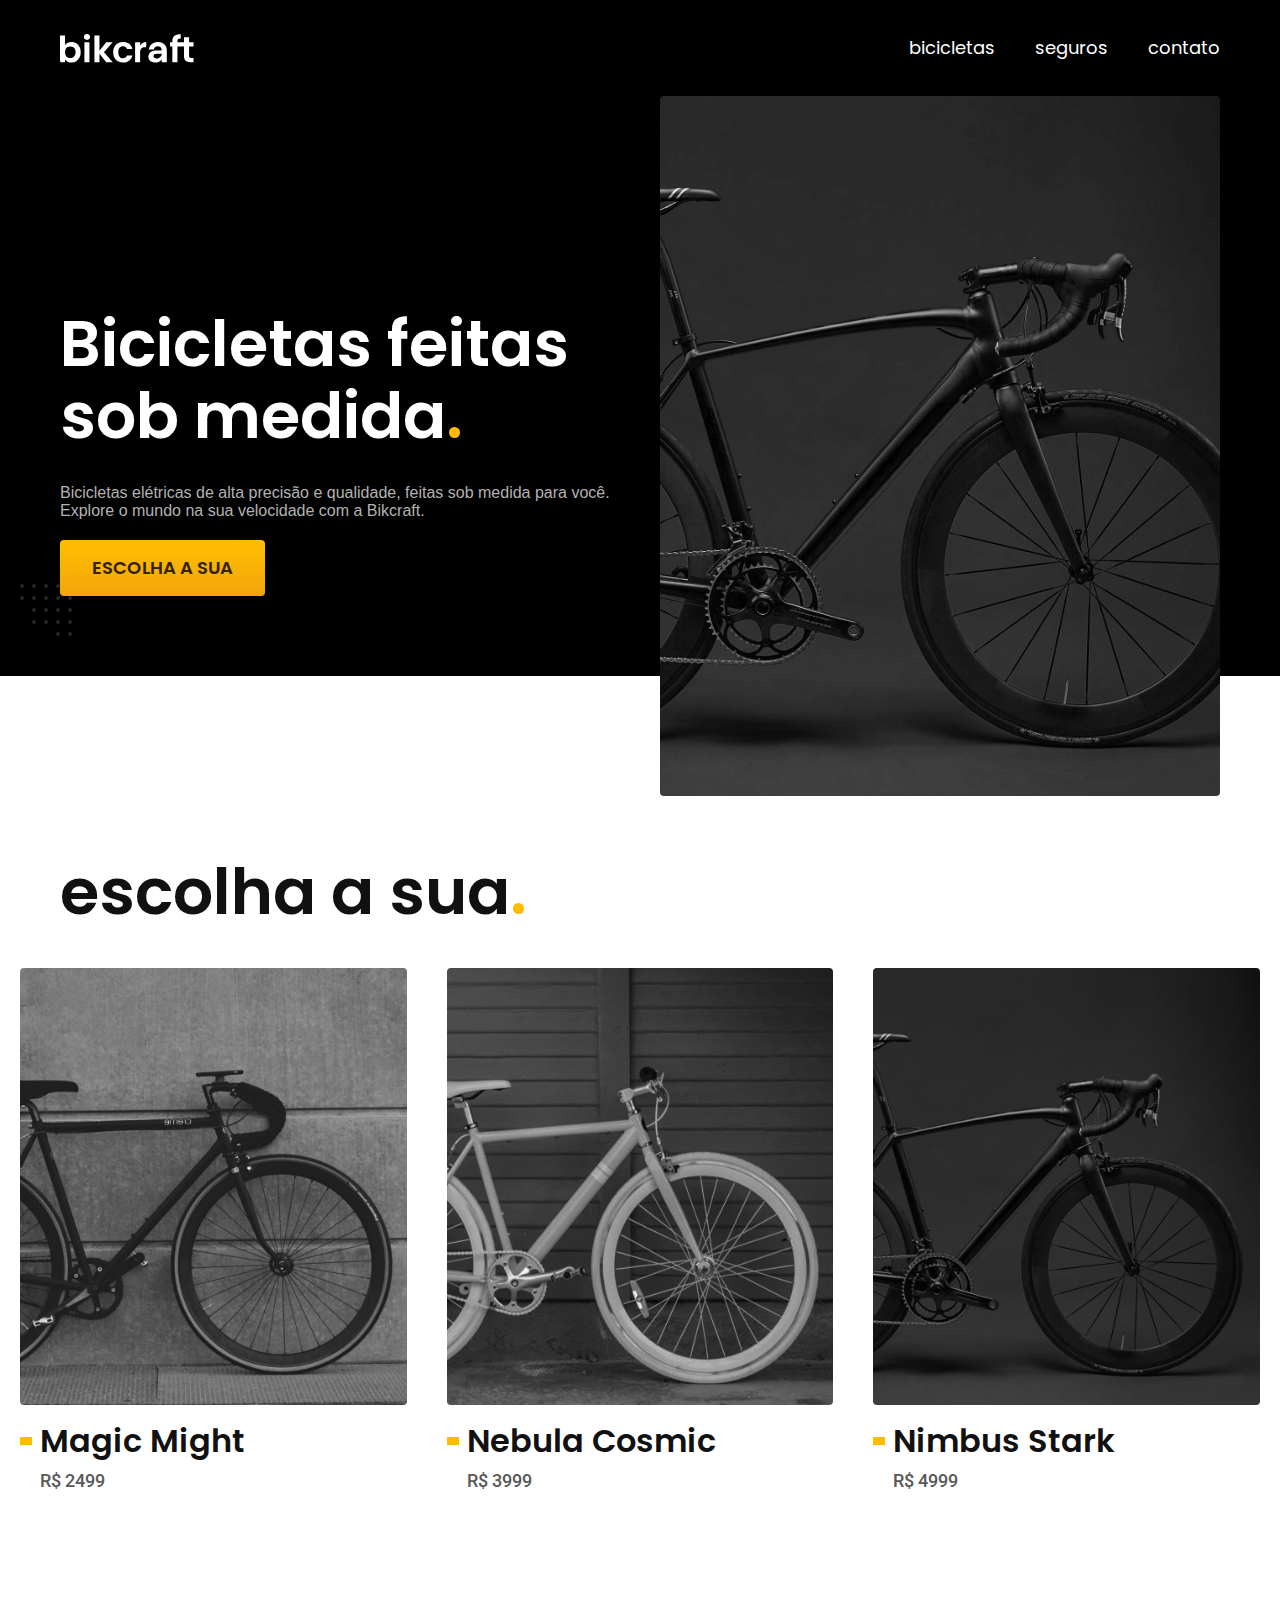
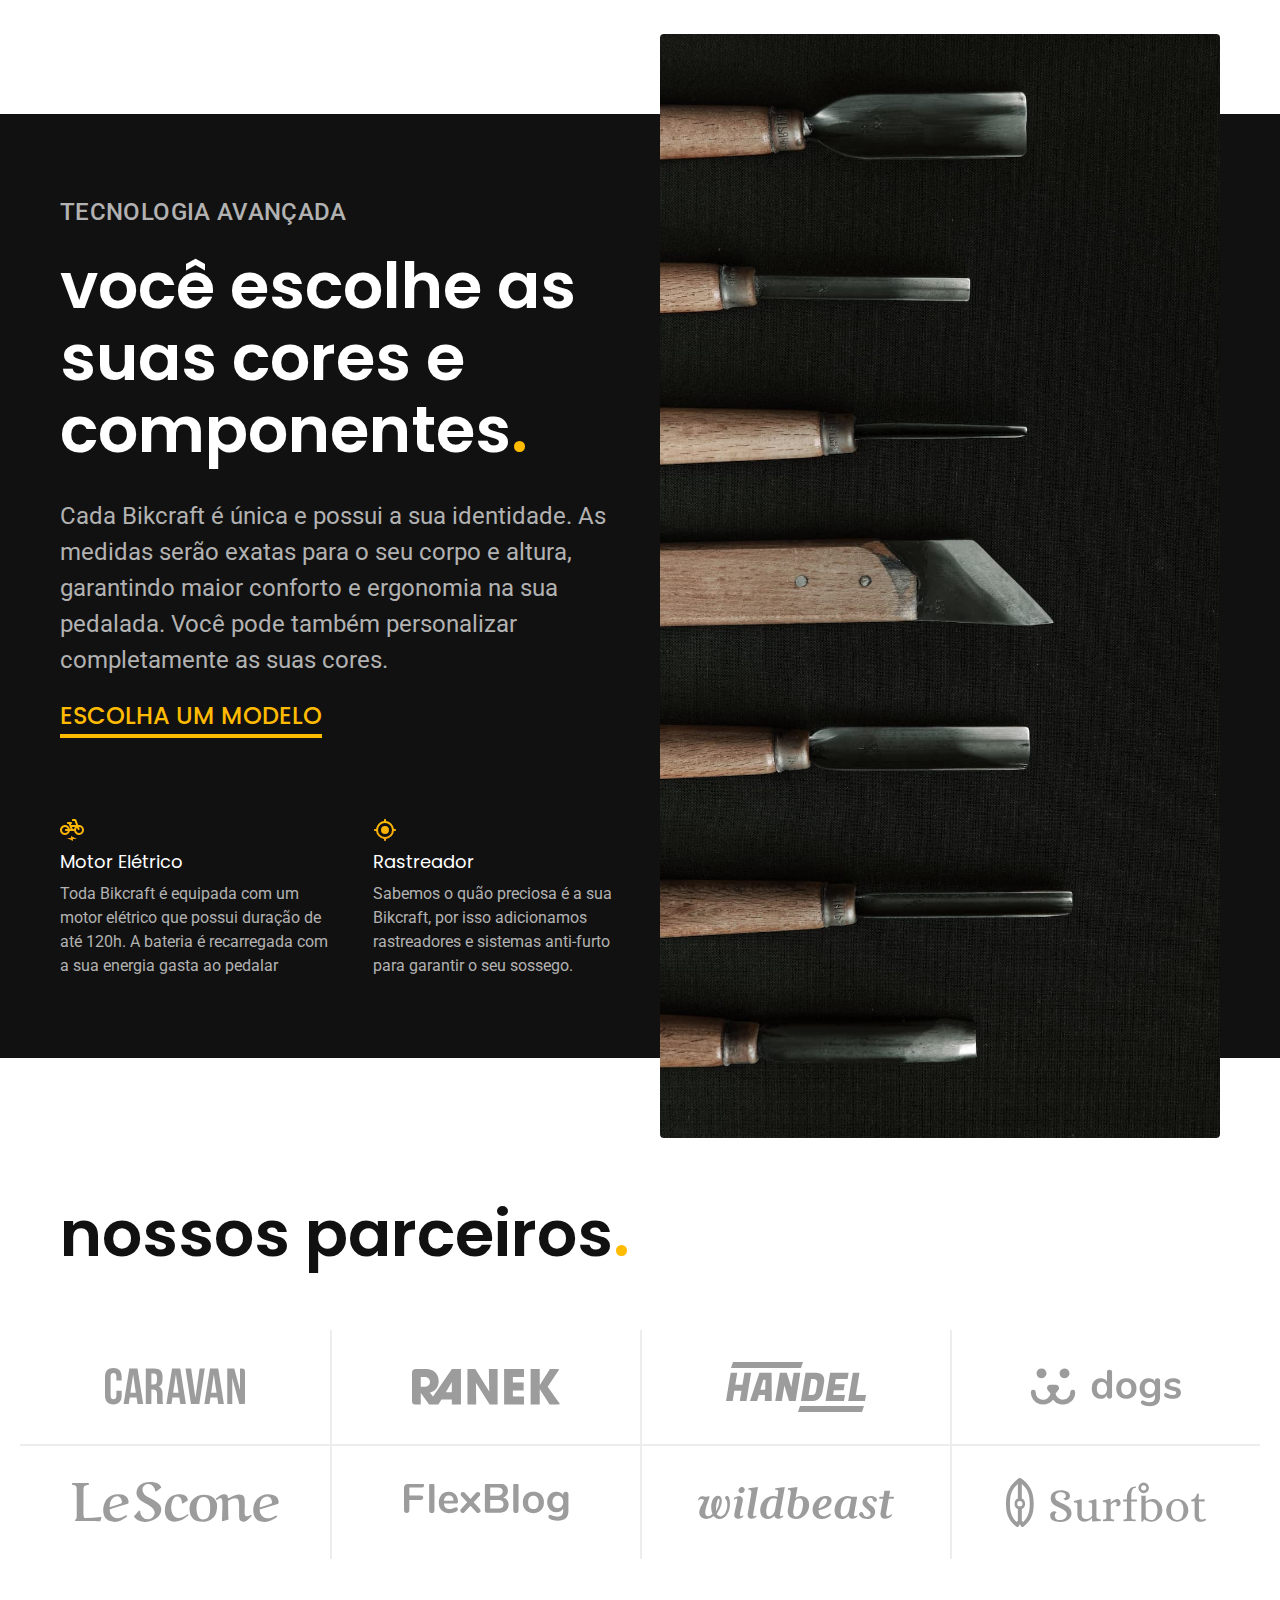
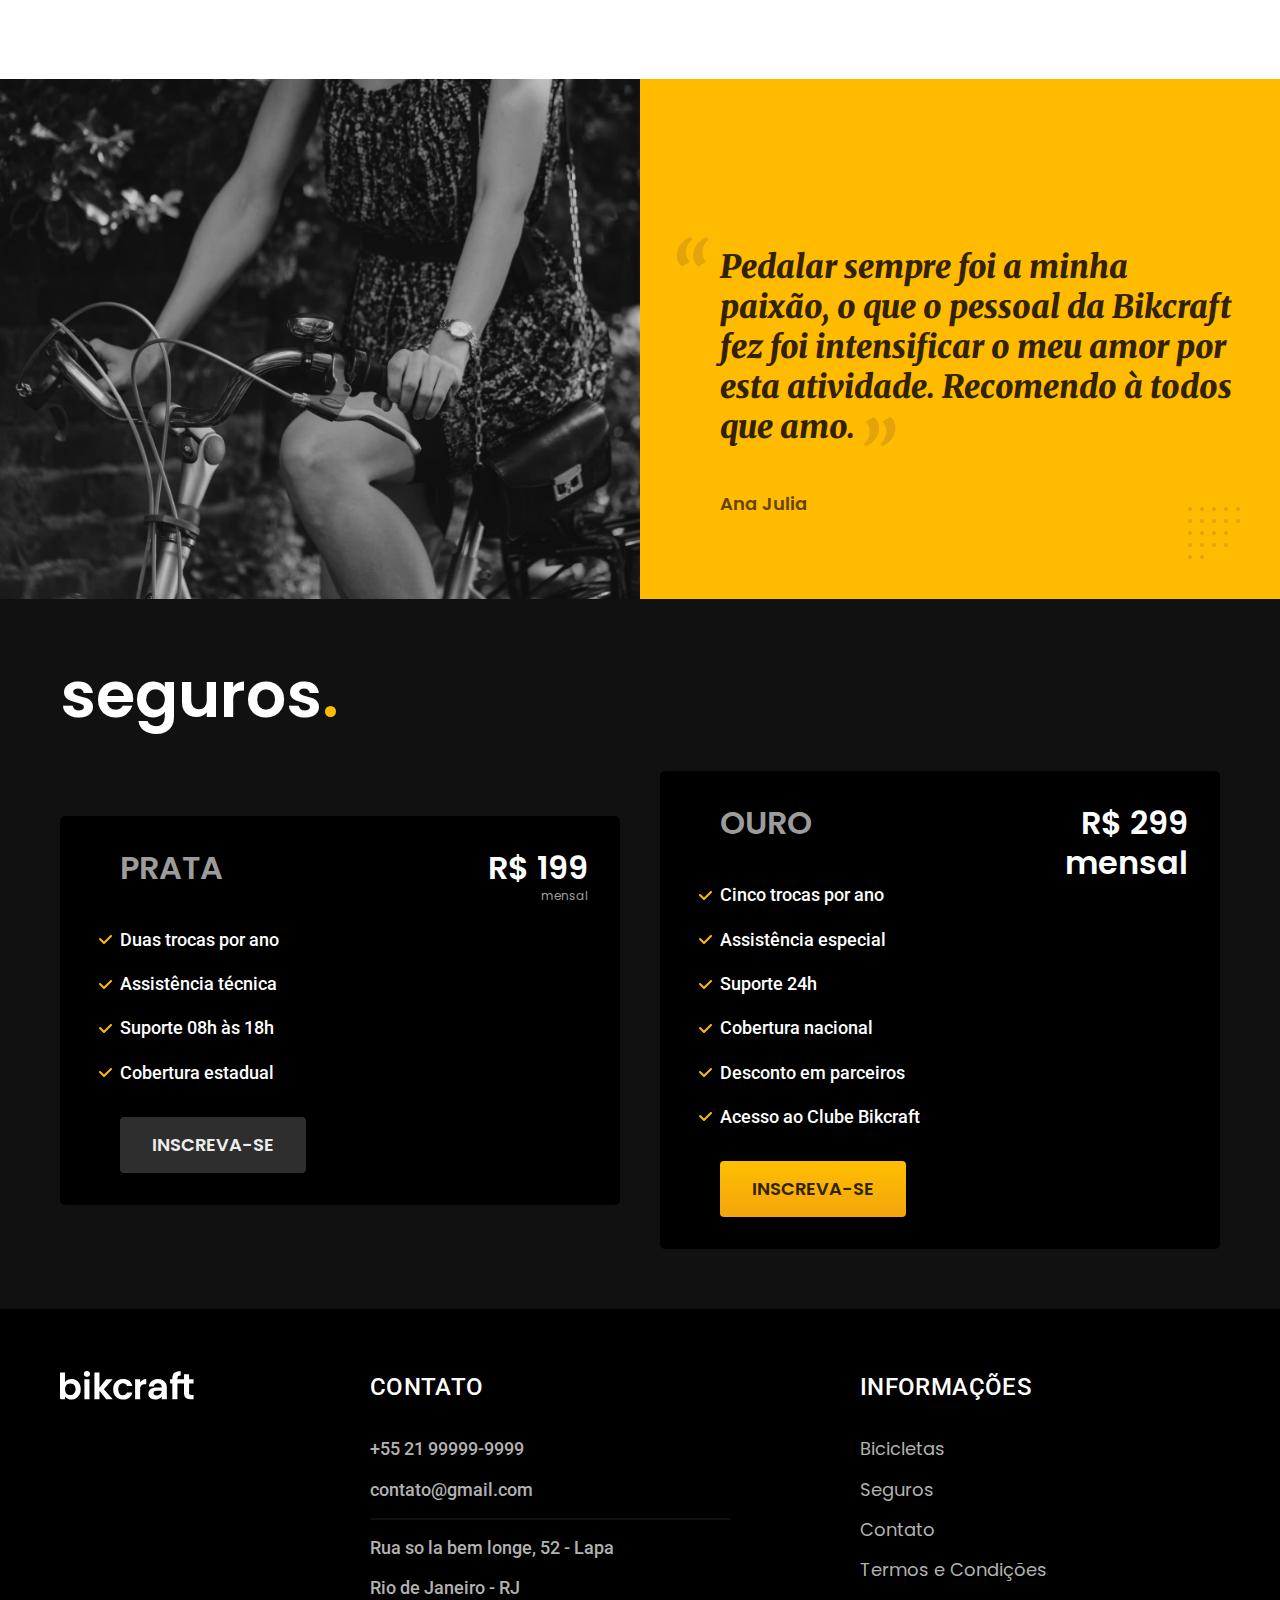
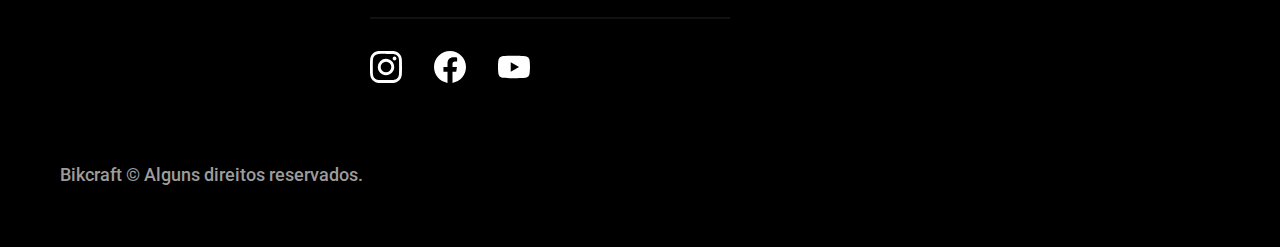
==== commit c9f6490b: "formulario javascprit" ====
--- a/index.html
+++ b/index.html
@@ -2,12 +2,19 @@
 <html lang="pt-br">
 
 <head>
-  <link rel="preload" href="/css/style.css" as="style">
-  <link rel="stylesheet" href="/css/style.css">
+
   <meta charset="UTF-8">
   <meta name="viewport" content="width=device-width, initial-scale=1.0">
   <title>Bikcraft - Bicicletas Elétricas</title>
   <meta name="description" content="Bicicletas elétricas de alta precisão e qualidade feitas sob medida para o cliente. Explore o mundo na sua velocidade com a Bikcraft.">
+
+  <link rel="icon" href="./favicon.svg" type="image/svg+xml">
+  <link rel="preload" href="/css/style.min.css" as="style">
+  <link rel="stylesheet" href="/css/style.min.css">
+
+  <script>
+    document.documentElement.classList.add('js')
+  </script>
 
   <link rel="preconnect" href="https://fonts.googleapis.com">
   <link rel="preconnect" href="https://fonts.gstatic.com" crossorigin>
@@ -32,11 +39,11 @@
   <main class="introducao-bg">
     <div class="introducao container">
       <div class="introducao-conteudo">
-        <h1 class="font-1-xxl cor-0">Bicicletas feitas sob medida<span class="cor-p1">.</span></h1>
-        <p class="texto-2-l cor-5">Bicicletas elétricas de alta precisão e qualidade, feitas sob medida para você. Explore o mundo na sua velocidade com a Bikcraft.</p>
-        <a class="botao" href="./bicicletas.html">Escolha a sua</a>
+        <h1 class="font-1-xxl cor-0 fadeInDown" data-anime="200">Bicicletas feitas sob medida<span class="cor-p1 fadeInDown">.</span></h1>
+        <p data-anime="400" class="texto-2-l cor-5 fadeInDown">Bicicletas elétricas de alta precisão e qualidade, feitas sob medida para você. Explore o mundo na sua velocidade com a Bikcraft.</p>
+        <a class="botao fadeInDown" data-anime="600" href="./bicicletas.html">Escolha a sua</a>
       </div>
-      <picture>
+      <picture data-anime="800" class="fadeInDown">
         <source media="(max-width: 800px)" srcset="./img/bicicletas/nimbus.jpg">
         <img src="./img/fotos/introducao.jpg" width="1280" height="1600" alt="Bicicleta elétrica preta">
       </picture>
@@ -124,10 +131,10 @@
           <li>Suporte 08h às 18h</li>
           <li>Cobertura estadual</li>
         </ul>
-        <a class="botao secundario " href="./orçamento.html">Inscreva-se</a>
+        <a class="botao secundario " href="./orcamento.html?tipo=seguro&produto=prata">Inscreva-se</a>
       </div>
       <div class="seguros-item">
-        <h3 class="font-1-xl cor-6">OURO</h3><span class="font-1-xl cor-0">R$ 299 <span class="font-1-xs cor-6">mensal</span></span>
+        <h3 class="font-1-xl cor-6">OURO</h3><span class="font-1-xl cor-0">R$ 299 <span class=http://127.0.0.1:5500/"font-1-xs cor-6">mensal</span></span>
         <ul class="font-2-m cor-0">
           <li>Cinco trocas por ano</li>
           <li>Assistência especial</li>
@@ -136,7 +143,7 @@
           <li>Desconto em parceiros</li>
           <li>Acesso ao Clube Bikcraft</li>
         </ul>
-        <a class="botao" href="./orçamento.html">Inscreva-se</a>
+        <a class="botao" href="./orcamento.html?tipo=seguro&produto=ouro">Inscreva-se</a>
       </div>
     </div>
   </article>
@@ -172,6 +179,8 @@
       <p class="footer-copy font-2-m cor-6">Bikcraft © Alguns direitos reservados.</p>
     </div>
   </footer>
+  <script src="./JS/plugins/simple-anime.js"></script>
+  <script src="./JS/js.js"></script>
 </body>
 
 </html>--- a/css/style.min.css
+++ b/css/style.min.css
@@ -0,0 +1 @@
+body{margin:0;font-family:Arial,Helvetica,sans-serif;color:#111}ul{margin:0;padding:0;list-style:none}blockquote,dd,h1,h2,h3,h4,p,ul{margin:0}img{max-width:100%;height:auto;display:block;border-radius:4px}a{text-decoration:none;color:inherit}.header-bg{background-color:var(--cor-12)}.header{display:flex;flex-wrap:wrap;justify-content:space-between;align-items:center;padding-top:20px;padding-bottom:20px}.header-menu{display:flex;flex-wrap:wrap;gap:40px}.header-menu a{padding:1rem 0;display:inline-block;position:relative}.header-menu a::after{content:"";display:block;height:2px;width:0;background:var(--cor-0);margin-top:4px;transition:.3s;position:absolute}.header-menu a.ativo::after,.header-menu a:hover::after{width:100%}@media (max-width:800px){.header-menu{gap:20px;grid-template-columns:1fr}.header-menu a{background:var(--cor-11);padding:12px 16px;border-radius:4px;margin-top:10px}.header-menu a:hover{background:var(--cor-10)}.header a:after{display:none}}@media (max-width:600px){.header-menu{gap:12px}.header-menu a{padding:8px 12px}}.footer-bg{background-color:var(--cor-12)}.footer{display:grid;grid-template-columns:3fr 5fr 4fr;gap:40px;padding-top:60px;padding-bottom:60px}.footer h3{margin-bottom:32px}.footer-contato ul{margin-bottom:32px}.footer li{margin-bottom:16px}.footer-contato li:nth-child(2n):after{content:"";display:block;max-width:360px;height:2px;background:var(--cor-11);margin-top:16px}.footer-redes{display:flex;gap:32px}.footer a:hover{color:var(--cor-0)}.footer-copy{grid-column:1/-1;margin-top:40px}@media (max-width:800px){.footer>img{display:none}.footer{grid-template-columns:1fr 1fr}}@media (max-width:600px){.footer{grid-template-columns:1fr;gap:60px}.footer-copy{margin-top:0}}.container{box-sizing:border-box;max-width:1200px;padding-left:20px;padding-right:20px;margin-left:auto;margin-right:auto}.botao{display:inline-block;padding:16px 32px;background:linear-gradient(#ffbf00,#f2a50c);border-radius:4px;box-shadow:0 1px 2px rgba(0,0,0,.1);text-transform:uppercase;color:var(--cor-p5);font:600 1.125rem/1.35 Poppins,sans-serif;max-width:max-content;border:none;cursor:pointer}.botao:hover{background:linear-gradient(#ffb60d,#e59317)}.botao.secundario{background:var(--cor-10);color:var(--cor-2)}.botao.secundario:hover{background:var(--cor-9)}.botao.seta{display:flex;align-items:center}.botao.seta::after{content:"";display:inline-block;width:18px;height:10px;margin-left:12px;background:url(../img/icones/seta.svg);transition:.2s}.botao.seta:hover::after{transform:translateX(4px)}@media (max-width:600px){.botao{padding:12px 16px;font-size:16px}}.link{display:inline-block;color:var(--cor-p1);font:500 1.5rem/1.5 Poppins,sans-serif;text-transform:uppercase}.link:after{content:"";display:block;width:100%;height:4px;background-color:currentColor}.link:hover{color:var(--cor-0)}.titulo-bg{padding-bottom:60px;padding-top:60px;background-color:var(--cor-11)}.titulo{background:url("../img/dec/top-right.svg") no-repeat top right 20px}.titulo p{margin-bottom:4px}@media (max-width:800px){.titulo{padding:40px}.titulo p{font-size:1rem;text-transform:lowercase;font-weight:400}}.font-1-xs{font:400 0.75rem/1.35 Poppins,sans-serif}.font-2-xs{font:400 0.875rem/1.43 Roboto,sans-serif}.font-1-s{font:400 1rem/1.5 Poppins,sans-serif}.font-2-s{font:400 1rem/1.5 Roboto,sans-serif}.font-1-m,.font-1-m-b{font:400 1.125rem/1.35 Poppins,sans-serif}.font-1-m-b{font-weight:600}.font-2-m{font:500 1.125rem/1.35 Roboto,sans-serif}.font-1-l{font:400 1.5rem/1.5 Poppins,sans-serif}.font-2-l,.font-2-l-b{font:400 1.5rem/1.5 Roboto,sans-serif}.font-2-l-b{font-weight:500;letter-spacing:.015em;text-transform:uppercase}.font-1-xl{font:600 2rem/1.25 Poppins,sans-serif}.font-2-xl{font:500 2rem/1.25 Roboto,sans-serif}.font-1-xxl{font:600 4rem/1.125 Poppins,sans-serif}@media (max-width:1200px){.font-1-xxl{font-size:3rem}.font-2-l,.font-2-l-b{font-size:1.125rem}}@media (max-width:800px){.font-1-xxl{font-size:2rem}.font-1-xl,.font-2-xl{font-size:1.5rem}}:root{--cor-0:#ffffff;--cor-1:#f7f7f7;--cor-2:#ededed;--cor-3:#dedede;--cor-4:#cccccc;--cor-5:#b2b2b2;--cor-6:#9c9c9c;--cor-7:#717171;--cor-8:#595959;--cor-9:#404040;--cor-10:#2e2e2e;--cor-11:#111111;--cor-12:#000000;--cor-p1:#ffbb00;--cor-p2:#e4a30b;--cor-p3:#a66f00;--cor-p4:#664400;--cor-p5:#332200}.cor-0{color:var(--cor-0)}.cor-1{color:var(--cor-1)}.cor-2{color:var(--cor-2)}.cor-3{color:var(--cor-3)}.cor-4{color:var(--cor-4)}.cor-5{color:var(--cor-5)}.cor-6{color:var(--cor-6)}.cor-7{color:var(--cor-7)}.cor-8{color:var(--cor-8)}.cor-9{color:var(--cor-9)}.cor-10{color:var(--cor-10)}.cor-11{color:var(--cor-11)}.cor-12{color:var(--cor-12)}.cor-p1{color:var(--cor-p1)}.cor-p2{color:var(--cor-p2)}.cor-p3{color:var(--cor-p3)}.cor-p4{color:var(--cor-p4)}.cor-p5{color:var(--cor-p5)}.form{display:grid;grid-template-columns:1fr 1fr;gap:20px}.form label{display:block;font:400px 1rem/1.5 Poppins,sans-serif;margin-bottom:4px}.form .col-2{grid-column:span 2}.form input[type=email],.form input[type=text],.form textarea{font:400 1rem/1.5 Roboto,sans-serif;background:var(--cor-1);border:1px solid var(--cor-2);padding:12px;border-radius:4px;width:100%;box-sizing:border-box}.form input[type=email]:focus,.form input[type=text]:focus,.form textarea:focus{outline:0;border-color:var(--cor-p1);background:var(--cor-0);box-shadow:0 0 0 2px #fea}@media (max-width:600){.form{grid-template-columns:1fr}.form .col-2{grid-column:1}}.js.fadeInDown{transform:translate3d(0,-20px,0)}.js.fadeInUp{transform:translate3d(0,20px,0)}.js.fadeInRight{transform:translate3d(20px,0,0)}.js.fadeInLeft{transform:translate3d(-20px,0,0)}.js [data-anime]{opacity:0}.js .anime{opacity:1;transform:none;transition:transform .8s,opacity .8s}.introducao-bg{background:var(--cor-12) url("../img/dec/bottom-left.svg") no-repeat bottom 160px left 20px;box-shadow:inset 0 -120px var(--cor-0)}.introducao{display:grid;grid-template-columns:1fr 1fr;gap:0 40px}.introducao-conteudo{align-self:end;padding-bottom:200px}.introducao img{width:100%;height:100%;object-fit:cover;border-radius:4px}.introducao h1{margin-bottom:32px}.introducao p{margin-bottom:20px}@media (max-width:1200px){.introducao-bg{background:var(--cor-12)}.introducao h1{font-size:48px}.introducao p{font-size:18x}}@media (max-width:800px){.introducao-bg{background:var(--cor-11);padding-top:40px;box-shadow:inset 0 -60px var(--cor-0)}.introducao{grid-template-columns:1fr;gap:32px}.introducao-conteudo{padding-bottom:0}.introducao h1{margin-bottom:16px}.introducao img{height:300px;max-width:100%}}.tecnologia-bg{background-color:var(--cor-11);box-shadow:inset 0 80px var(--cor-0),inset 0 -80px var(--cor-0)}.tecnologia{display:grid;grid-template-columns:1fr 1fr;gap:40px}.tecnologia-imagem img{width:100%;height:100%;object-fit:cover;object-position:left}.tecnologia-conteudo{padding-top:160px;padding-bottom:160px}.tecnologia-conteudo>span{display:block;margin-bottom:20px}.tecnologia-conteudo h2{margin-bottom:32px}.tecnologia-conteudo>p{margin-bottom:20px}.tecnologia a{margin-bottom:80px}.tecnologia-vantagem{display:flex;gap:40px}.tecnologia-vantagem h3{margin-bottom:8px;width:max-content}.tecnologia-vantagem img{width:24px;margin-bottom:8px}@media (max-width:800px){.tecnologia-bg{box-shadow:initial}.tecnologia{grid-template-columns:1fr}.tecnologia-conteudo{padding-top:60px;padding-bottom:60px}.tecnologia-imagem{display:none}.tecnologia a{margin-bottom:60px}}@media (max-width:600px){.tecnologia-vantagem{flex-direction:column}}.parceiros{padding-top:60px;padding-bottom:120px}.parceiros h2{margin-bottom:60px}.parceiros ul{padding:0 20px;max-width:1400px;display:grid;grid-template-columns:repeat(4,1fr);margin:0 auto}.parceiros li{display:flex;padding:32px;border-left:2px solid var(--cor-2)}.parceiros img{margin:auto}.parceiros li:first-child,.parceiros li:nth-child(5){border-left:none}.parceiros li:nth-child(n+5){border-top:2px solid var(--cor-2)}@media (max-width:800px){.parceiros{padding-bottom:60px}.parceiros li{padding:20px}.parceiros h2{margin-bottom:20px}.parceiros ul{grid-template-columns:repeat(2,1fr)}.parceiros li:nth-child(n+3){border-top:2px solid var(--cor-2)}.parceiros li:nth-child(odd){border-left:none}}.depoimento{display:grid;grid-template-columns:1fr 1fr;background-color:var(--cor-p1);overflow:hidden}.depoimento img{width:100%;height:100%;object-fit:cover;border-radius:0}.depoimento-conteudo{padding:40px 40px 80px 80px;align-self:end;background:url("../img/dec/bottom-right-p.svg") no-repeat bottom 40px right 40px}.depoimento-conteudo p{max-width:32ch;font-family:Merriweather,serif;font-style:italic;font-weight:900;margin-bottom:32px;position:relative}.depoimento p::after,.depoimento p::before{font-size:5rem;color:var(--cor-p2);position:absolute}.depoimento p::before{content:"“";left:-50px;top:-20px}.depoimento p::after{content:"”"}@media (min-width:1200px){.depoimento img{max-height:520px}}@media (max-width:800px){.depoimento{grid-template-columns:1fr;text-align:center}.depoimento-conteudo{padding:40px 20px;justify-self:center}.depoimento img{max-height:200px}}.bicicletas-lista{padding-top:60px;padding-bottom:120px}.bicicletas-lista h2{margin-bottom:40px}.bicicletas-lista ul{display:flex;gap:40px;padding:0 20px 20px;max-width:1400px;margin-left:auto;margin-right:auto;overflow-x:auto}#bicicleta .bicicletas-lista ul{padding:0 0 20px 0}.bicicletas-lista li{min-width:280px}.bicicletas-lista a{display:block}.bicicletas-lista img{margin-bottom:1rem}.bicicletas-lista h3{margin-bottom:8px;display:flex;align-items:center}.bicicletas-lista h3::before{content:"";display:inline-block;height:8px;width:12px;margin-right:8px;background-color:var(--cor-p1);transition:width .2s}.bicicletas-lista a:hover h3::before{width:24px}.bicicletas-lista li span{padding-left:20px}@media (max-width:800px){.bicicletas-lista{padding-bottom:60px}.bicicletas-lista ul{gap:20px}}.bicicletas-bg{background-image:linear-gradient(to right,var(--cor-0) 30%,var(--cor-11) 30%)}.bicicletas{display:grid;grid-template-columns:1fr 1fr;gap:40px;padding-top:60px;padding-bottom:60px;background:url("../img/dec/top-right.svg") no-repeat top 40px right 20px}.bicicletas-imagem span{grid-area:1/1;place-self:start end;margin-top:20px;display:inline-block;background:var(--cor-11);padding:8px 16px 8px 8px;border-radius:4px 0 0 4px}.bicicletas-imagem{display:grid}.bicicletas-imagem img{grid-area:1/1}.bicicletas-conteudo{display:grid;grid-template-columns:1fr auto;align-content:start}.bicicletas h2,.bicicletas p{grid-column:1/-1}.bicicletas h2{margin-bottom:20px}.bicicletas h2::before{content:"";display:block;width:12px;height:8px;background-color:var(--cor-p1);margin-bottom:8px}.bicicletas p{margin-bottom:32px}.bicicletas a{place-self:end}.bicicletas li{display:flex;align-items:center}.bicicletas li+li{margin-top:16px}.bicicletas-conteudo img{width:24px;margin-right:8px}@media (max-width:800px){.bicicletas{grid-template-columns:1fr;gap:20px;padding-top:40px;padding-bottom:40px}.bicicletas-bg{background:var(--cor-11)}}@media (max-width:600px){.bicicletas-conteudo{grid-template-columns:1fr}.bicicletas-conteudo ul{font-size:1rem;display:grid;grid-template-columns:1fr 1fr;margin-bottom:32px}.bicicletas a{place-self:start}}.bicicleta{display:grid;grid-template-columns:1fr 1fr;align-items:start;gap:40px;padding-top:60px;padding-bottom:60px}#bicicleta .titulo p{text-transform:uppercase}.bicicleta-imagem{display:flex;flex-wrap:wrap;gap:20px}.bicicleta-imagem img{flex:1;min-width:200px}.bicicleta-imagem img:first-child{min-width:100%}.bicicleta-conteudo>p{margin-bottom:32px}.bicicleta-comprar{display:grid;grid-template-columns:max-content auto;align-items:center;justify-items:start;gap:8px 12px;margin-bottom:40px}.bicicleta-comprar a{grid-row:span 2}.bicicleta-comprar span{display:flex;align-items:center;background-color:var(--cor-12);padding:4px 8px;border-radius:4px;gap:8px}.bicicleta-conteudo h2{text-transform:uppercase;letter-spacing:.015rem;margin-bottom:12px}.bicicleta-ficha,.bicicleta-informacoes{padding:32px;background-color:var(--cor-12);border-radius:4px}.bicicleta-informacoes{margin-bottom:40px;display:grid;grid-template-columns:1fr 1fr;gap:32px}.bicicleta-informacoes img{width:24px;margin-bottom:8px}.bicicleta-informacoes h3{margin-bottom:8px}.bicicleta-ficha li{padding:4px 0;display:flex;justify-content:space-between;border-bottom:1px solid var(--cor-11)}.bicicleta-ficha li:last-child{border-bottom:none}.bicicleta-ficha span{color:var(--cor-6)}@media (max-width:800px){.bicicleta{grid-template-columns:1fr;padding-top:40px;padding-bottom:40px}.bicicleta-imagem{grid-row:2}}@media (max-width:400px){#bicicleta .titulo-bg{place-self:center}.bicicleta-informacoes{grid-template-columns:1fr}.bicicleta-comprar{grid-template-columns:1fr}}.seguro-bg{background-color:var(--cor-11);box-shadow:inset 0 120px var(--cor-0),inset 0 -120px var(--cor-12)}.seguro{display:grid;grid-template-columns:1fr 1fr;gap:40px}.seguro-imagem img{width:100%;height:100%;object-fit:cover}.seguro-conteudo{padding-top:180px;padding-bottom:180px}.seguro h2{margin-bottom:32px}.seguro p{margin-bottom:20px}@media (max-width:800px){.seguro-bg{box-shadow:inset 0 -60px var(--cor-12)}.seguro{grid-template-columns:1fr}.seguro-conteudo{grid-row:1;padding-top:40px;padding-bottom:0}}.seguros-bg{background:var(--cor-11)}.p-seguro{color:var(--cor-0)}.seguros{padding-top:60px;padding-bottom:60px;display:grid;grid-template-columns:1fr 1fr;gap:40px;align-items:center}#seguros .seguros{padding-top:0}.seguros h2{grid-column:1/-1}.seguros-item{background-color:var(--cor-12);padding:32px 32px 32px 60px;display:grid;grid-template-columns:1fr auto;border-radius:5px}.seguros-item h3{margin-bottom:40px}.seguros-item span{grid-column:2;display:block;text-align:right}.seguros-item ul{grid-column:1/-1;margin-bottom:32px}.seguros-item li+li{margin-top:20px}.seguros-item li{display:flex;align-items:center;position:relative}.seguros-item li:before{content:"";display:inline-block;width:13px;height:9px;background-image:url(../img/icones/lista.svg);position:absolute;left:-21px}.seguros-item a{grid-column:1/-1}@media (max-width:800px){.seguros{grid-template-columns:1fr}}.vantagens-bg{background-color:var(--cor-12)}.vantagens{padding-top:120px;padding-bottom:120px}.vantagens h2{margin-bottom:60px}.vantagens ul{display:grid;grid-template-columns:repeat(auto-fit,minmax(280px,max-content));gap:40px 80px}.vantagens h3,.vantagens img{margin-bottom:8px}@media (max-width:800px){.vantagens{padding-top:60px;padding-bottom:60px}.vantagens h2{margin-bottom:40px}.vantagens ul{gap:20px}}.perguntas{padding-bottom:120px;padding-top:120px}.perguntas h2{margin-bottom:60px}.perguntas dl>div{padding:20px;border-radius:4px}.perguntas dl>div:nth-child(odd){background-color:var(--cor-1)}.perguntas button{display:grid;grid-template-columns:auto 1fr auto;align-items:center;gap:8px;cursor:pointer;border:none;background:0 0;width:100%;text-align:left}.perguntas button::before{content:"";display:inline-block;width:12px;height:8px;background-color:var(--cor-p1)}.perguntas button::after{content:"";display:inline-block;width:14px;height:6px;background:url(../img/icones/seta-abrir.svg);transition:.4s}.perguntas button:hover::after,.perguntas button[aria-expanded=true]::after{transform:rotate(180deg)}.js .perguntas dd{display:none}.js .perguntas dd.ativa{display:block}.perguntas dd{padding-left:20px;padding-top:16px;max-width:80ch}@media (max-width:800px){.perguntas{padding-top:60px;padding-bottom:60px}.perguntas h2{margin-bottom:40px}}#contato{background:linear-gradient(var(--cor-11) 600px,var(--cor-1) 0)}.contato{display:grid;grid-template-columns:5fr 7fr}.contato-dados,.contato-formulario{padding:60px;box-shadow:0 1px 2px rgba(0,0,0,.1)}.contato-dados{background:var(--cor-12) url("../img/dec/bottom-left.svg") no-repeat bottom 20px left 20px;border-radius:5px 0 0 5px}.contato-formulario{border-radius:0 5px 5px 0;background:var(--cor-0) url("../img/dec/bottom-right.svg") no-repeat bottom 20px right 20px}.contato-dados h2{margin-bottom:60px}.contato-endereco{margin-bottom:32px;padding-left:28px;background:url("../img/icones/local.svg") no-repeat 0 2px}.contato-endereco p{margin-bottom:8px}.contato-meios a{display:block;max-width:max-content;margin-bottom:8px;padding-left:28px}.contato-meios a:hover{color:var(--cor-0)}.contato-meios a:first-child{background:url("../img/icones/email.svg") no-repeat 0 2px}.contato-meios a:nth-child(2){margin-bottom:32px}.contato-meios a:nth-child(3){background:url("../img/icones/telefone.svg") no-repeat 0 2px;margin-bottom:60px}.contato-redes{display:flex;gap:32px;padding-left:28px}@media (max-width:800px){.contato{grid-template-columns:1fr}.contato-dados,.contato-formulario{padding:20px}.contato-dados{border-radius:5px 5px 0 0;background:var(--cor-12)}.contato-formulario{border-radius:0 0 5px 5px}.contato-dados h2,.contato-meios a:nth-child(3){margin-bottom:32px}.contato-meios a:nth-child(3){background:url("../img/icones/telefone.svg") no-repeat 0 2px;margin-bottom:32px}.contato-redes{margin-bottom:12px}}.lojas{display:grid;grid-template-columns:1fr 1fr;gap:0 40px;padding-top:120px;padding-bottom:120px}.lojas h2{grid-column:1/-1;margin-bottom:60px}.lojas img{border-radius:4px 4px 0 0}.lojas-item{border-radius:4px;background:var(--cor-0);box-shadow:0 1px 2px rgba(0,0,0,.1)}.lojas-conteudo{display:grid;grid-template-columns:1fr 1fr;gap:32px 16px;padding:32px}.lojas-conteudo h3,.lojas-tempo{grid-column:1/-1}.lojas-dados{display:grid;gap:8px;border-left:2px solid var(--cor-2);padding-left:12px}.lojas-tempo{display:flex;align-items:center;gap:8px}@media (max-width:800px){.lojas{gap:20px;padding-top:60px;padding-bottom:60px}.lojas h2{margin-bottom:32px}.lojas-conteudo{grid-template-columns:1fr}}@media (max-width:600px){.lojas{grid-template-columns:1fr}}#orcamento{background:linear-gradient(var(--cor-11) 600px,var(--cor-1) 0)}.orcamento{display:grid;grid-template-columns:5fr 7fr;padding-bottom:120px}.orcamento h2{text-transform:uppercase;position:relative;display:flex;align-items:center}.orcamento h2::before{content:"";display:inline-block;width:4px;height:8px;background-color:var(--cor-p1);position:absolute;left:-12px}.orcamento-dados,.orcamento-produto{padding:60px;box-shadow:0 1px 2px rgba(0,0,0,.1)}.orcamento-produto{border-radius:5px 0 0 5px;background:var(--cor-12) url("../img/dec/bottom-left.svg") no-repeat bottom 20px left 20px;display:grid;grid-template-columns:1fr 1fr;gap:20px;align-content:start}.orcamento-produto>*{grid-column:1/-1}.orcamento-produto>label{grid-column:initial}.orcamento-produto label{font:400 1rem/1.5 Poppins,sans-serif;color:var(--cor-4);background-color:var(--cor-10);padding:12px 16px;border-radius:4px;cursor:pointer;display:grid;grid-template-columns:auto 1fr auto;align-items:center;border:1px solid var(--cor-10)}.orcamento-produto label::before{content:"";display:inline-block;box-sizing:border-box;width:12px;height:12px;border:1px solid var(--cor-6);border-radius:50%;margin-right:8px}.orcamento-produto input:checked+label::before{border-color:var(--cor-7);box-shadow:inset 0 0 0 3px var(--cor-0),inset 0 0 0 6px var(--cor-7)}.orcamento-produto label:hover{background-color:var(--cor-9);border-color:var(--cor-9)}.orcamento-produto input:focus+label:hover{box-shadow:0 0 0 2px var(--cor-p1);border-color:var(--cor-12)}.orcamento-produto label span{display:none}.orcamento-produto input:checked+label span{display:inline-block}.orcamento-produto input:checked+label{background:var(--cor-0);color:var(--cor-11)}.orcamento-produto input{opacity:0;position:absolute;pointer-events:none}.orcamento-dados{border-radius:5px 0 0 5px;background:var(--cor-0) url("../img/dec/bottom-right.svg") no-repeat bottom 20px right 20px}.orcamento-conteudo{display:none}.orcamento-conteudo h2,.orcamento-dados h2:nth-of-type(n+2){margin-top:20px}#bikcraft:checked~#orcamento-bikcraft,#seguro:checked~#orcamento-seguro{display:grid;gap:20px}.orcamento-detalhes{display:none;background:var(--cor-0);padding:20px;grid-template-columns:1fr 1fr;border-radius:4px;align-items:center}.orcamento-detalhes li{display:flex;align-items:center;margin-bottom:8px}.orcamento-detalhes li img{width:16px;margin-right:8px}.orcamento-produto input:checked+label+.orcamento-detalhes{display:grid}.termos-condicoes{justify-content:start;align-items:start;display:flex;grid-column:1/-1}@media (max-width:1200px){.orcamento-dados,.orcamento-produto{padding:32px}}@media (max-width:800px){.orcamento{grid-template-columns:1fr}.orcamento-dados{border-radius:0 0 5px 5px}.orcamento-produto{background:var(--cor-12);border-radius:5px 5px 0 0}}@media (max-width:400px){.orcamento-produto{grid-template-columns:1fr}}.termos{padding-top:80px;padding-bottom:80px}.termos h2{font-weight:600;margin-bottom:20px}.termos p+h2{margin-top:40px}.termos p{max-width:75ch;margin-bottom:24px}--- a/css/style.min.css
+++ b/css/style.min.css
@@ -0,0 +1 @@
+body{margin:0;font-family:Arial,Helvetica,sans-serif;color:#111}ul{margin:0;padding:0;list-style:none}blockquote,dd,h1,h2,h3,h4,p,ul{margin:0}img{max-width:100%;height:auto;display:block;border-radius:4px}a{text-decoration:none;color:inherit}.header-bg{background-color:var(--cor-12)}.header{display:flex;flex-wrap:wrap;justify-content:space-between;align-items:center;padding-top:20px;padding-bottom:20px}.header-menu{display:flex;flex-wrap:wrap;gap:40px}.header-menu a{padding:1rem 0;display:inline-block;position:relative}.header-menu a::after{content:"";display:block;height:2px;width:0;background:var(--cor-0);margin-top:4px;transition:.3s;position:absolute}.header-menu a.ativo::after,.header-menu a:hover::after{width:100%}@media (max-width:800px){.header-menu{gap:20px;grid-template-columns:1fr}.header-menu a{background:var(--cor-11);padding:12px 16px;border-radius:4px;margin-top:10px}.header-menu a:hover{background:var(--cor-10)}.header a:after{display:none}}@media (max-width:600px){.header-menu{gap:12px}.header-menu a{padding:8px 12px}}.footer-bg{background-color:var(--cor-12)}.footer{display:grid;grid-template-columns:3fr 5fr 4fr;gap:40px;padding-top:60px;padding-bottom:60px}.footer h3{margin-bottom:32px}.footer-contato ul{margin-bottom:32px}.footer li{margin-bottom:16px}.footer-contato li:nth-child(2n):after{content:"";display:block;max-width:360px;height:2px;background:var(--cor-11);margin-top:16px}.footer-redes{display:flex;gap:32px}.footer a:hover{color:var(--cor-0)}.footer-copy{grid-column:1/-1;margin-top:40px}@media (max-width:800px){.footer>img{display:none}.footer{grid-template-columns:1fr 1fr}}@media (max-width:600px){.footer{grid-template-columns:1fr;gap:60px}.footer-copy{margin-top:0}}.container{box-sizing:border-box;max-width:1200px;padding-left:20px;padding-right:20px;margin-left:auto;margin-right:auto}.botao{display:inline-block;padding:16px 32px;background:linear-gradient(#ffbf00,#f2a50c);border-radius:4px;box-shadow:0 1px 2px rgba(0,0,0,.1);text-transform:uppercase;color:var(--cor-p5);font:600 1.125rem/1.35 Poppins,sans-serif;max-width:max-content;border:none;cursor:pointer}.botao:hover{background:linear-gradient(#ffb60d,#e59317)}.botao.secundario{background:var(--cor-10);color:var(--cor-2)}.botao.secundario:hover{background:var(--cor-9)}.botao.seta{display:flex;align-items:center}.botao.seta::after{content:"";display:inline-block;width:18px;height:10px;margin-left:12px;background:url(../img/icones/seta.svg);transition:.2s}.botao.seta:hover::after{transform:translateX(4px)}@media (max-width:600px){.botao{padding:12px 16px;font-size:16px}}.link{display:inline-block;color:var(--cor-p1);font:500 1.5rem/1.5 Poppins,sans-serif;text-transform:uppercase}.link:after{content:"";display:block;width:100%;height:4px;background-color:currentColor}.link:hover{color:var(--cor-0)}.titulo-bg{padding-bottom:60px;padding-top:60px;background-color:var(--cor-11)}.titulo{background:url("../img/dec/top-right.svg") no-repeat top right 20px}.titulo p{margin-bottom:4px}@media (max-width:800px){.titulo{padding:40px}.titulo p{font-size:1rem;text-transform:lowercase;font-weight:400}}.font-1-xs{font:400 0.75rem/1.35 Poppins,sans-serif}.font-2-xs{font:400 0.875rem/1.43 Roboto,sans-serif}.font-1-s{font:400 1rem/1.5 Poppins,sans-serif}.font-2-s{font:400 1rem/1.5 Roboto,sans-serif}.font-1-m,.font-1-m-b{font:400 1.125rem/1.35 Poppins,sans-serif}.font-1-m-b{font-weight:600}.font-2-m{font:500 1.125rem/1.35 Roboto,sans-serif}.font-1-l{font:400 1.5rem/1.5 Poppins,sans-serif}.font-2-l,.font-2-l-b{font:400 1.5rem/1.5 Roboto,sans-serif}.font-2-l-b{font-weight:500;letter-spacing:.015em;text-transform:uppercase}.font-1-xl{font:600 2rem/1.25 Poppins,sans-serif}.font-2-xl{font:500 2rem/1.25 Roboto,sans-serif}.font-1-xxl{font:600 4rem/1.125 Poppins,sans-serif}@media (max-width:1200px){.font-1-xxl{font-size:3rem}.font-2-l,.font-2-l-b{font-size:1.125rem}}@media (max-width:800px){.font-1-xxl{font-size:2rem}.font-1-xl,.font-2-xl{font-size:1.5rem}}:root{--cor-0:#ffffff;--cor-1:#f7f7f7;--cor-2:#ededed;--cor-3:#dedede;--cor-4:#cccccc;--cor-5:#b2b2b2;--cor-6:#9c9c9c;--cor-7:#717171;--cor-8:#595959;--cor-9:#404040;--cor-10:#2e2e2e;--cor-11:#111111;--cor-12:#000000;--cor-p1:#ffbb00;--cor-p2:#e4a30b;--cor-p3:#a66f00;--cor-p4:#664400;--cor-p5:#332200}.cor-0{color:var(--cor-0)}.cor-1{color:var(--cor-1)}.cor-2{color:var(--cor-2)}.cor-3{color:var(--cor-3)}.cor-4{color:var(--cor-4)}.cor-5{color:var(--cor-5)}.cor-6{color:var(--cor-6)}.cor-7{color:var(--cor-7)}.cor-8{color:var(--cor-8)}.cor-9{color:var(--cor-9)}.cor-10{color:var(--cor-10)}.cor-11{color:var(--cor-11)}.cor-12{color:var(--cor-12)}.cor-p1{color:var(--cor-p1)}.cor-p2{color:var(--cor-p2)}.cor-p3{color:var(--cor-p3)}.cor-p4{color:var(--cor-p4)}.cor-p5{color:var(--cor-p5)}.form{display:grid;grid-template-columns:1fr 1fr;gap:20px}.form label{display:block;font:400px 1rem/1.5 Poppins,sans-serif;margin-bottom:4px}.form .col-2{grid-column:span 2}.form input[type=email],.form input[type=text],.form textarea{font:400 1rem/1.5 Roboto,sans-serif;background:var(--cor-1);border:1px solid var(--cor-2);padding:12px;border-radius:4px;width:100%;box-sizing:border-box}.form input[type=email]:focus,.form input[type=text]:focus,.form textarea:focus{outline:0;border-color:var(--cor-p1);background:var(--cor-0);box-shadow:0 0 0 2px #fea}@media (max-width:600){.form{grid-template-columns:1fr}.form .col-2{grid-column:1}}.js.fadeInDown{transform:translate3d(0,-20px,0)}.js.fadeInUp{transform:translate3d(0,20px,0)}.js.fadeInRight{transform:translate3d(20px,0,0)}.js.fadeInLeft{transform:translate3d(-20px,0,0)}.js [data-anime]{opacity:0}.js .anime{opacity:1;transform:none;transition:transform .8s,opacity .8s}.introducao-bg{background:var(--cor-12) url("../img/dec/bottom-left.svg") no-repeat bottom 160px left 20px;box-shadow:inset 0 -120px var(--cor-0)}.introducao{display:grid;grid-template-columns:1fr 1fr;gap:0 40px}.introducao-conteudo{align-self:end;padding-bottom:200px}.introducao img{width:100%;height:100%;object-fit:cover;border-radius:4px}.introducao h1{margin-bottom:32px}.introducao p{margin-bottom:20px}@media (max-width:1200px){.introducao-bg{background:var(--cor-12)}.introducao h1{font-size:48px}.introducao p{font-size:18x}}@media (max-width:800px){.introducao-bg{background:var(--cor-11);padding-top:40px;box-shadow:inset 0 -60px var(--cor-0)}.introducao{grid-template-columns:1fr;gap:32px}.introducao-conteudo{padding-bottom:0}.introducao h1{margin-bottom:16px}.introducao img{height:300px;max-width:100%}}.tecnologia-bg{background-color:var(--cor-11);box-shadow:inset 0 80px var(--cor-0),inset 0 -80px var(--cor-0)}.tecnologia{display:grid;grid-template-columns:1fr 1fr;gap:40px}.tecnologia-imagem img{width:100%;height:100%;object-fit:cover;object-position:left}.tecnologia-conteudo{padding-top:160px;padding-bottom:160px}.tecnologia-conteudo>span{display:block;margin-bottom:20px}.tecnologia-conteudo h2{margin-bottom:32px}.tecnologia-conteudo>p{margin-bottom:20px}.tecnologia a{margin-bottom:80px}.tecnologia-vantagem{display:flex;gap:40px}.tecnologia-vantagem h3{margin-bottom:8px;width:max-content}.tecnologia-vantagem img{width:24px;margin-bottom:8px}@media (max-width:800px){.tecnologia-bg{box-shadow:initial}.tecnologia{grid-template-columns:1fr}.tecnologia-conteudo{padding-top:60px;padding-bottom:60px}.tecnologia-imagem{display:none}.tecnologia a{margin-bottom:60px}}@media (max-width:600px){.tecnologia-vantagem{flex-direction:column}}.parceiros{padding-top:60px;padding-bottom:120px}.parceiros h2{margin-bottom:60px}.parceiros ul{padding:0 20px;max-width:1400px;display:grid;grid-template-columns:repeat(4,1fr);margin:0 auto}.parceiros li{display:flex;padding:32px;border-left:2px solid var(--cor-2)}.parceiros img{margin:auto}.parceiros li:first-child,.parceiros li:nth-child(5){border-left:none}.parceiros li:nth-child(n+5){border-top:2px solid var(--cor-2)}@media (max-width:800px){.parceiros{padding-bottom:60px}.parceiros li{padding:20px}.parceiros h2{margin-bottom:20px}.parceiros ul{grid-template-columns:repeat(2,1fr)}.parceiros li:nth-child(n+3){border-top:2px solid var(--cor-2)}.parceiros li:nth-child(odd){border-left:none}}.depoimento{display:grid;grid-template-columns:1fr 1fr;background-color:var(--cor-p1);overflow:hidden}.depoimento img{width:100%;height:100%;object-fit:cover;border-radius:0}.depoimento-conteudo{padding:40px 40px 80px 80px;align-self:end;background:url("../img/dec/bottom-right-p.svg") no-repeat bottom 40px right 40px}.depoimento-conteudo p{max-width:32ch;font-family:Merriweather,serif;font-style:italic;font-weight:900;margin-bottom:32px;position:relative}.depoimento p::after,.depoimento p::before{font-size:5rem;color:var(--cor-p2);position:absolute}.depoimento p::before{content:"“";left:-50px;top:-20px}.depoimento p::after{content:"”"}@media (min-width:1200px){.depoimento img{max-height:520px}}@media (max-width:800px){.depoimento{grid-template-columns:1fr;text-align:center}.depoimento-conteudo{padding:40px 20px;justify-self:center}.depoimento img{max-height:200px}}.bicicletas-lista{padding-top:60px;padding-bottom:120px}.bicicletas-lista h2{margin-bottom:40px}.bicicletas-lista ul{display:flex;gap:40px;padding:0 20px 20px;max-width:1400px;margin-left:auto;margin-right:auto;overflow-x:auto}#bicicleta .bicicletas-lista ul{padding:0 0 20px 0}.bicicletas-lista li{min-width:280px}.bicicletas-lista a{display:block}.bicicletas-lista img{margin-bottom:1rem}.bicicletas-lista h3{margin-bottom:8px;display:flex;align-items:center}.bicicletas-lista h3::before{content:"";display:inline-block;height:8px;width:12px;margin-right:8px;background-color:var(--cor-p1);transition:width .2s}.bicicletas-lista a:hover h3::before{width:24px}.bicicletas-lista li span{padding-left:20px}@media (max-width:800px){.bicicletas-lista{padding-bottom:60px}.bicicletas-lista ul{gap:20px}}.bicicletas-bg{background-image:linear-gradient(to right,var(--cor-0) 30%,var(--cor-11) 30%)}.bicicletas{display:grid;grid-template-columns:1fr 1fr;gap:40px;padding-top:60px;padding-bottom:60px;background:url("../img/dec/top-right.svg") no-repeat top 40px right 20px}.bicicletas-imagem span{grid-area:1/1;place-self:start end;margin-top:20px;display:inline-block;background:var(--cor-11);padding:8px 16px 8px 8px;border-radius:4px 0 0 4px}.bicicletas-imagem{display:grid}.bicicletas-imagem img{grid-area:1/1}.bicicletas-conteudo{display:grid;grid-template-columns:1fr auto;align-content:start}.bicicletas h2,.bicicletas p{grid-column:1/-1}.bicicletas h2{margin-bottom:20px}.bicicletas h2::before{content:"";display:block;width:12px;height:8px;background-color:var(--cor-p1);margin-bottom:8px}.bicicletas p{margin-bottom:32px}.bicicletas a{place-self:end}.bicicletas li{display:flex;align-items:center}.bicicletas li+li{margin-top:16px}.bicicletas-conteudo img{width:24px;margin-right:8px}@media (max-width:800px){.bicicletas{grid-template-columns:1fr;gap:20px;padding-top:40px;padding-bottom:40px}.bicicletas-bg{background:var(--cor-11)}}@media (max-width:600px){.bicicletas-conteudo{grid-template-columns:1fr}.bicicletas-conteudo ul{font-size:1rem;display:grid;grid-template-columns:1fr 1fr;margin-bottom:32px}.bicicletas a{place-self:start}}.bicicleta{display:grid;grid-template-columns:1fr 1fr;align-items:start;gap:40px;padding-top:60px;padding-bottom:60px}#bicicleta .titulo p{text-transform:uppercase}.bicicleta-imagem{display:flex;flex-wrap:wrap;gap:20px}.bicicleta-imagem img{flex:1;min-width:200px}.bicicleta-imagem img:first-child{min-width:100%}.bicicleta-conteudo>p{margin-bottom:32px}.bicicleta-comprar{display:grid;grid-template-columns:max-content auto;align-items:center;justify-items:start;gap:8px 12px;margin-bottom:40px}.bicicleta-comprar a{grid-row:span 2}.bicicleta-comprar span{display:flex;align-items:center;background-color:var(--cor-12);padding:4px 8px;border-radius:4px;gap:8px}.bicicleta-conteudo h2{text-transform:uppercase;letter-spacing:.015rem;margin-bottom:12px}.bicicleta-ficha,.bicicleta-informacoes{padding:32px;background-color:var(--cor-12);border-radius:4px}.bicicleta-informacoes{margin-bottom:40px;display:grid;grid-template-columns:1fr 1fr;gap:32px}.bicicleta-informacoes img{width:24px;margin-bottom:8px}.bicicleta-informacoes h3{margin-bottom:8px}.bicicleta-ficha li{padding:4px 0;display:flex;justify-content:space-between;border-bottom:1px solid var(--cor-11)}.bicicleta-ficha li:last-child{border-bottom:none}.bicicleta-ficha span{color:var(--cor-6)}@media (max-width:800px){.bicicleta{grid-template-columns:1fr;padding-top:40px;padding-bottom:40px}.bicicleta-imagem{grid-row:2}}@media (max-width:400px){#bicicleta .titulo-bg{place-self:center}.bicicleta-informacoes{grid-template-columns:1fr}.bicicleta-comprar{grid-template-columns:1fr}}.seguro-bg{background-color:var(--cor-11);box-shadow:inset 0 120px var(--cor-0),inset 0 -120px var(--cor-12)}.seguro{display:grid;grid-template-columns:1fr 1fr;gap:40px}.seguro-imagem img{width:100%;height:100%;object-fit:cover}.seguro-conteudo{padding-top:180px;padding-bottom:180px}.seguro h2{margin-bottom:32px}.seguro p{margin-bottom:20px}@media (max-width:800px){.seguro-bg{box-shadow:inset 0 -60px var(--cor-12)}.seguro{grid-template-columns:1fr}.seguro-conteudo{grid-row:1;padding-top:40px;padding-bottom:0}}.seguros-bg{background:var(--cor-11)}.p-seguro{color:var(--cor-0)}.seguros{padding-top:60px;padding-bottom:60px;display:grid;grid-template-columns:1fr 1fr;gap:40px;align-items:center}#seguros .seguros{padding-top:0}.seguros h2{grid-column:1/-1}.seguros-item{background-color:var(--cor-12);padding:32px 32px 32px 60px;display:grid;grid-template-columns:1fr auto;border-radius:5px}.seguros-item h3{margin-bottom:40px}.seguros-item span{grid-column:2;display:block;text-align:right}.seguros-item ul{grid-column:1/-1;margin-bottom:32px}.seguros-item li+li{margin-top:20px}.seguros-item li{display:flex;align-items:center;position:relative}.seguros-item li:before{content:"";display:inline-block;width:13px;height:9px;background-image:url(../img/icones/lista.svg);position:absolute;left:-21px}.seguros-item a{grid-column:1/-1}@media (max-width:800px){.seguros{grid-template-columns:1fr}}.vantagens-bg{background-color:var(--cor-12)}.vantagens{padding-top:120px;padding-bottom:120px}.vantagens h2{margin-bottom:60px}.vantagens ul{display:grid;grid-template-columns:repeat(auto-fit,minmax(280px,max-content));gap:40px 80px}.vantagens h3,.vantagens img{margin-bottom:8px}@media (max-width:800px){.vantagens{padding-top:60px;padding-bottom:60px}.vantagens h2{margin-bottom:40px}.vantagens ul{gap:20px}}.perguntas{padding-bottom:120px;padding-top:120px}.perguntas h2{margin-bottom:60px}.perguntas dl>div{padding:20px;border-radius:4px}.perguntas dl>div:nth-child(odd){background-color:var(--cor-1)}.perguntas button{display:grid;grid-template-columns:auto 1fr auto;align-items:center;gap:8px;cursor:pointer;border:none;background:0 0;width:100%;text-align:left}.perguntas button::before{content:"";display:inline-block;width:12px;height:8px;background-color:var(--cor-p1)}.perguntas button::after{content:"";display:inline-block;width:14px;height:6px;background:url(../img/icones/seta-abrir.svg);transition:.4s}.perguntas button:hover::after,.perguntas button[aria-expanded=true]::after{transform:rotate(180deg)}.js .perguntas dd{display:none}.js .perguntas dd.ativa{display:block}.perguntas dd{padding-left:20px;padding-top:16px;max-width:80ch}@media (max-width:800px){.perguntas{padding-top:60px;padding-bottom:60px}.perguntas h2{margin-bottom:40px}}#contato{background:linear-gradient(var(--cor-11) 600px,var(--cor-1) 0)}.contato{display:grid;grid-template-columns:5fr 7fr}.contato-dados,.contato-formulario{padding:60px;box-shadow:0 1px 2px rgba(0,0,0,.1)}.contato-dados{background:var(--cor-12) url("../img/dec/bottom-left.svg") no-repeat bottom 20px left 20px;border-radius:5px 0 0 5px}.contato-formulario{border-radius:0 5px 5px 0;background:var(--cor-0) url("../img/dec/bottom-right.svg") no-repeat bottom 20px right 20px}.contato-dados h2{margin-bottom:60px}.contato-endereco{margin-bottom:32px;padding-left:28px;background:url("../img/icones/local.svg") no-repeat 0 2px}.contato-endereco p{margin-bottom:8px}.contato-meios a{display:block;max-width:max-content;margin-bottom:8px;padding-left:28px}.contato-meios a:hover{color:var(--cor-0)}.contato-meios a:first-child{background:url("../img/icones/email.svg") no-repeat 0 2px}.contato-meios a:nth-child(2){margin-bottom:32px}.contato-meios a:nth-child(3){background:url("../img/icones/telefone.svg") no-repeat 0 2px;margin-bottom:60px}.contato-redes{display:flex;gap:32px;padding-left:28px}@media (max-width:800px){.contato{grid-template-columns:1fr}.contato-dados,.contato-formulario{padding:20px}.contato-dados{border-radius:5px 5px 0 0;background:var(--cor-12)}.contato-formulario{border-radius:0 0 5px 5px}.contato-dados h2,.contato-meios a:nth-child(3){margin-bottom:32px}.contato-meios a:nth-child(3){background:url("../img/icones/telefone.svg") no-repeat 0 2px;margin-bottom:32px}.contato-redes{margin-bottom:12px}}.lojas{display:grid;grid-template-columns:1fr 1fr;gap:0 40px;padding-top:120px;padding-bottom:120px}.lojas h2{grid-column:1/-1;margin-bottom:60px}.lojas img{border-radius:4px 4px 0 0}.lojas-item{border-radius:4px;background:var(--cor-0);box-shadow:0 1px 2px rgba(0,0,0,.1)}.lojas-conteudo{display:grid;grid-template-columns:1fr 1fr;gap:32px 16px;padding:32px}.lojas-conteudo h3,.lojas-tempo{grid-column:1/-1}.lojas-dados{display:grid;gap:8px;border-left:2px solid var(--cor-2);padding-left:12px}.lojas-tempo{display:flex;align-items:center;gap:8px}@media (max-width:800px){.lojas{gap:20px;padding-top:60px;padding-bottom:60px}.lojas h2{margin-bottom:32px}.lojas-conteudo{grid-template-columns:1fr}}@media (max-width:600px){.lojas{grid-template-columns:1fr}}#orcamento{background:linear-gradient(var(--cor-11) 600px,var(--cor-1) 0)}.orcamento{display:grid;grid-template-columns:5fr 7fr;padding-bottom:120px}.orcamento h2{text-transform:uppercase;position:relative;display:flex;align-items:center}.orcamento h2::before{content:"";display:inline-block;width:4px;height:8px;background-color:var(--cor-p1);position:absolute;left:-12px}.orcamento-dados,.orcamento-produto{padding:60px;box-shadow:0 1px 2px rgba(0,0,0,.1)}.orcamento-produto{border-radius:5px 0 0 5px;background:var(--cor-12) url("../img/dec/bottom-left.svg") no-repeat bottom 20px left 20px;display:grid;grid-template-columns:1fr 1fr;gap:20px;align-content:start}.orcamento-produto>*{grid-column:1/-1}.orcamento-produto>label{grid-column:initial}.orcamento-produto label{font:400 1rem/1.5 Poppins,sans-serif;color:var(--cor-4);background-color:var(--cor-10);padding:12px 16px;border-radius:4px;cursor:pointer;display:grid;grid-template-columns:auto 1fr auto;align-items:center;border:1px solid var(--cor-10)}.orcamento-produto label::before{content:"";display:inline-block;box-sizing:border-box;width:12px;height:12px;border:1px solid var(--cor-6);border-radius:50%;margin-right:8px}.orcamento-produto input:checked+label::before{border-color:var(--cor-7);box-shadow:inset 0 0 0 3px var(--cor-0),inset 0 0 0 6px var(--cor-7)}.orcamento-produto label:hover{background-color:var(--cor-9);border-color:var(--cor-9)}.orcamento-produto input:focus+label:hover{box-shadow:0 0 0 2px var(--cor-p1);border-color:var(--cor-12)}.orcamento-produto label span{display:none}.orcamento-produto input:checked+label span{display:inline-block}.orcamento-produto input:checked+label{background:var(--cor-0);color:var(--cor-11)}.orcamento-produto input{opacity:0;position:absolute;pointer-events:none}.orcamento-dados{border-radius:5px 0 0 5px;background:var(--cor-0) url("../img/dec/bottom-right.svg") no-repeat bottom 20px right 20px}.orcamento-conteudo{display:none}.orcamento-conteudo h2,.orcamento-dados h2:nth-of-type(n+2){margin-top:20px}#bikcraft:checked~#orcamento-bikcraft,#seguro:checked~#orcamento-seguro{display:grid;gap:20px}.orcamento-detalhes{display:none;background:var(--cor-0);padding:20px;grid-template-columns:1fr 1fr;border-radius:4px;align-items:center}.orcamento-detalhes li{display:flex;align-items:center;margin-bottom:8px}.orcamento-detalhes li img{width:16px;margin-right:8px}.orcamento-produto input:checked+label+.orcamento-detalhes{display:grid}.termos-condicoes{justify-content:start;align-items:start;display:flex;grid-column:1/-1}@media (max-width:1200px){.orcamento-dados,.orcamento-produto{padding:32px}}@media (max-width:800px){.orcamento{grid-template-columns:1fr}.orcamento-dados{border-radius:0 0 5px 5px}.orcamento-produto{background:var(--cor-12);border-radius:5px 5px 0 0}}@media (max-width:400px){.orcamento-produto{grid-template-columns:1fr}}.termos{padding-top:80px;padding-bottom:80px}.termos h2{font-weight:600;margin-bottom:20px}.termos p+h2{margin-top:40px}.termos p{max-width:75ch;margin-bottom:24px}